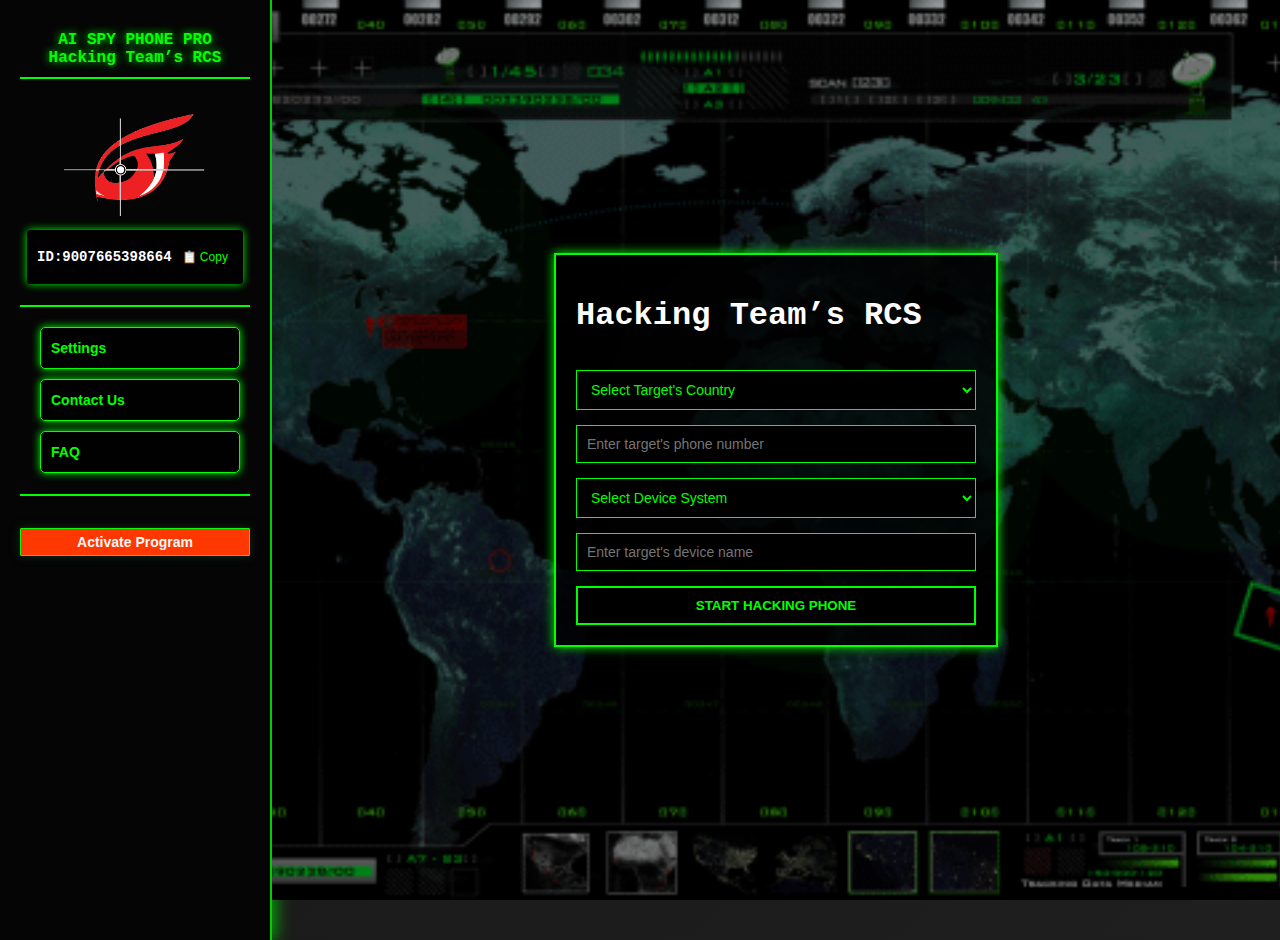
==== index.html @ c9b85674 "AI SPY PHON" ====
<!DOCTYPE html>
<html lang="ar">
<head>
    <meta charset="UTF-8">
    <meta name="viewport" content="width=device-width, initial-scale=1.0">
    <title>AI SPY PHONE PRO</title>
    <link rel="stylesheet" href="styles.css">
    <link rel="stylesheet" href="app.css">
</head>
<body>
    <!-- زر القائمة (يظهر فقط في الهاتف) -->
    <button class="menuBtn" onclick="toggleMenu()">☰</button>

    <div class="container">
        <!-- القائمة الجانبية -->
        <nav class="navMenu">
            <h1>AI SPY PHONE PRO 
                Hacking Team’s RCS
            </h1>
            <img src="images/logo1.png" alt="Logo" class="logo">
            <div class="copyContainer">
                <p id="copyText">ID:9007665398664</p>
                <button onclick="copyToClipboard()">📋 Copy</button>
            </div>
            <h1></h1>
            
           
            <div class="navActions">
                <button class="actionBtn" onclick="openSettings()">Settings</button>
                <button class="actionBtn" onclick="contactUs()">Contact Us</button>
                <button class="actionBtn" onclick="openFAQ()">FAQ</button>
            </div>
            <h1></h1>
            <button class="activateBtn">Activate Program</button>
        </nav>
        

        <!-- القسم الرئيسي -->
        <div class="mainContent">
            <img src="images/i2.gif" alt="Background Animation" class="backgroundGif">
            <div class="inputPanel">
                <h1>Hacking Team’s RCS</h1>
                <select id="countrySelect" onchange="updatePhoneCode()">
                    <option value="" disabled selected>Select Target's Country</option>
                    <option value="+1">🇺🇸 United States</option>
                    <option value="+44">🇬🇧 United Kingdom</option>
                    <option value="+33">🇫🇷 France</option>
                    <option value="+49">🇩🇪 Germany</option>
                    <option value="+39">🇮🇹 Italy</option>
                    <option value="+34">🇪🇸 Spain</option>
                    <option value="+1">🇨🇦 Canada</option>
                    <option value="+7">🇷🇺 Russia</option>
                    <option value="+86">🇨🇳 China</option>
                    <option value="+81">🇯🇵 Japan</option>
                    <option value="+91">🇮🇳 India</option>
                    <option value="+213">🇩🇿 Algeria</option> <!-- الجزائر في المنتصف -->
                    <option value="+20">🇪🇬 Egypt</option>
                    <option value="+966">🇸🇦 Saudi Arabia</option>
                    <option value="+971">🇦🇪 United Arab Emirates</option>
                    <option value="+90">🇹🇷 Turkey</option>
                    <option value="+41">🇨🇭 Switzerland</option>
                    <option value="+55">🇧🇷 Brazil</option>
                    <option value="+27">🇿🇦 South Africa</option>
                    <option value="+82">🇰🇷 South Korea</option>
                    <option value="+52">🇲🇽 Mexico</option>
                    <option value="+31">🇳🇱 Netherlands</option>
                    <option value="+32">🇧🇪 Belgium</option>
                    <option value="+47">🇳🇴 Norway</option>
                    <option value="+46">🇸🇪 Sweden</option>
                    <option value="+48">🇵🇱 Poland</option>
                    <option value="+61">🇦🇺 Australia</option>
                    <option value="+64">🇳🇿 New Zealand</option>
                    <option value="+30">🇬🇷 Greece</option>
                    <option value="+351">🇵🇹 Portugal</option>
                    <option value="+372">🇪🇪 Estonia</option>
                    <option value="+358">🇫🇮 Finland</option>
                    <option value="+380">🇺🇦 Ukraine</option>
                    <option value="+62">🇮🇩 Indonesia</option>
                    <option value="+63">🇵🇭 Philippines</option>
                    <option value="+65">🇸🇬 Singapore</option>
                    <option value="+60">🇲🇾 Malaysia</option>
                    <option value="+98">🇮🇷 Iran</option>
                    <option value="+964">🇮🇶 Iraq</option>
                    <option value="+961">🇱🇧 Lebanon</option>
                    <option value="+962">🇯🇴 Jordan</option>
                    <option value="+964">🇮🇶 Iraq</option>
                    <option value="+970">🇵🇸 Palestine</option>
                    <option value="+963">🇸🇾 Syria</option>
                    <option value="+965">🇰🇼 Kuwait</option>
                    <option value="+974">🇶🇦 Qatar</option>
                    <option value="+968">🇴🇲 Oman</option>
                    <option value="+212">🇲🇦 Morocco</option>
                    <option value="+216">🇹🇳 Tunisia</option>
                    <option value="+249">🇸🇩 Sudan</option>
                </select>

                <input type="text" id="phoneNumber" placeholder="Enter target's phone number">

                <select id="deviceSystem">
                    <option value="" disabled selected>Select Device System</option>
                    <option value="Android">Android</option>
                    <option value="iPhone">iPhone</option>
                </select>

                <input type="text" placeholder="Enter target's device name">
                <button class="hackBtn" onclick="goToPlans()">START HACKING PHONE</button>

            </div>
        </div>
    </div>

    <script>
        function toggleMenu() {
            document.querySelector(".navMenu").classList.toggle("show");
        }

        function updatePhoneCode() {
            let countrySelect = document.getElementById("countrySelect");
            let phoneNumber = document.getElementById("phoneNumber");
            phoneNumber.value = countrySelect.value; // تحديث رقم الهاتف برمز الدولة المختارة
        }
    </script>
    <script>
        function copyToClipboard() {
            let text = document.getElementById("copyText").innerText;
            navigator.clipboard.writeText(text).then(() => {
                alert("Copied: " + text);
            }).catch(err => {
                console.error("Error copying text: ", err);
            });
        }
        
        
    </script>
    <script src="index.js"></script>
    <script>
        function contactUs() {
          window.location.href = 'cn.html';
        }
      </script>
       <script>
        function openFAQ() {
          window.location.href = 'faq.html';
        }
      </script>
</body>
</html>
---- styles.css ----
/* خلفية سوداء بالكامل مع خطوط رقمية */
body {
    background-color: black;
    margin: 0;
    padding: 0;
    font-family: "Courier New", monospace;
    color: #0f0;
}

/* الحاوية الرئيسية */
.container {
    display: flex;
    height: 100vh;
}

/* القائمة الجانبية */
#navmenu {
    width: 250px; /* قلل العرض ليكون أصغر */
    height: 100vh; /* يأخذ طول الشاشة بالكامل */
    background-color: black;
    padding: 15px;
    position: fixed;
    left: 0;
    top: 0;
    display: flex;
    flex-direction: column;
    align-items: center;
    justify-content: start;
    border-right: 2px solid #0f0; /* يعطي لمسة استخباراتية */
    box-shadow: 3px 0 10px rgba(0, 255, 0, 0.5); /* توهج أخضر خفيف */
}

/* عنوان البرنامج */
.navMenu h1 {
    font-size: 13px;
    text-align: center;
    border-bottom: 2px solid #0f0;
    padding-bottom: 10px;
    width: 100%;
}

/* صورة الشعار */
.logo {
    width: 150px;
    display: block;
    margin: 1px auto; /* يجعلها في المنتصف */
  
}

/* رقم الهوية */
.idText {
    font-size: 14px;
    font-weight: bold;
    background: rgba(0, 255, 0, 0.1);
    padding: 5px 10px;
    border-radius: 5px;
    border: 1px solid #0f0;
}

/* زر التفعيل */
.activateBtn {
    background: red;
    color: white;
    padding: 10px;
    border: 1px solid #08fe04;
    cursor: pointer;
    transition: 0.3s;
    margin-top: 10px;
    font-weight: bold;
}

.activateBtn:hover {
    background: white;
    color: red;
}

/* Checkboxes */
.checkboxContainer {
    margin-top: 15px;
    text-align: left;
    width: 100%;
}

.checkboxContainer label {
    display: block;
    margin: 5px 0;
    font-size: 14px;
}

.checkboxContainer input {
    margin-right: 5px;
}

.status {
    color: red;
    font-weight: bold;
}

/* القسم الرئيسي */
.mainContent {
    flex: 1;
    display: flex;
    align-items: center;
    justify-content: center;
    position: relative;
    background: black;
}

/* صورة الخلفية المتحركة */
.backgroundGif {
    width: 100%;
    height: 100%;
    object-fit: cover;
    opacity: 0.6;
    position: absolute;
}

/* لوحة الإدخال */
.inputPanel {
    position: relative;
    z-index: 2;
    display: flex;
    flex-direction: column;
    gap: 15px;
    background: rgba(0, 0, 0, 0.8);
    padding: 20px;
    border: 2px solid #0f0;
    box-shadow: 0px 0px 10px #0f0;
    width: 400px;
}

/* مربعات الإدخال */
.inputPanel input, .inputPanel select {
    background: black;
    color: #0f0;
    border: 1px solid #0f0;
    padding: 10px;
    font-size: 14px;
}

.inputPanel input:focus, .inputPanel select:focus {
    outline: none;
    box-shadow: 0px 0px 5px #0f0;
}

/* زر الاختراق */
.hackBtn {
    background: black;
    color: #0f0;
    padding: 10px;
    border: 2px solid #0f0;
    cursor: pointer;
    transition: 0.3s;
    font-weight: bold;
}

.hackBtn:hover {
    background: #0f0;
    color: black;
}
.navActions {
    display: flex;
    flex-direction: column;
    gap: 10px;
    margin-top: 20px;
    align-items: flex-start; /* نقلهم لليسار */
    padding-left: 10px; /* إبعادهم قليلًا عن الحافة */
}

.navActions .actionBtn1 {
    background: rgba(0, 0, 0, 0.7);
    color: #0f0;
    border: 1px solid #0f0;
    padding: 10px 15px;
    font-size: 14px;
    font-weight: bold;
    cursor: pointer;
    border-radius: 5px;
    box-shadow: 0 0 8px #0f0;
    transition: 0.3s;
    width: 180px;
    text-align: left; /* توجيه النص لليسار */
}

.navActions .actionBtn:hover {
    background: #0f0;
    color: black;
    box-shadow: 0 0 15px #0f0;
}
body {
    background: linear-gradient(135deg, #1a1a1a, #222);
    color: white;
}
.wormhole {
    position: fixed;
    top: 50%;
    left: 50%;
    width: 100px;
    height: 100px;
    background: radial-gradient(circle, rgba(0, 255, 0, 0.9) 10%, rgba(0, 0, 0, 0) 70%);
    border-radius: 50%;
    box-shadow: 0 0 50px #0f0, 0 0 100px #0f0, 0 0 200px #0f0;
    transform: translate(-50%, -50%) scale(0);
    animation: wormhole-open 1.5s ease-in-out forwards;
    z-index: 9999;
    pointer-events: none;
}

@keyframes wormhole-open {
    0% {
        transform: translate(-50%, -50%) scale(0);
        opacity: 1;
    }
    50% {
        transform: translate(-50%, -50%) scale(10);
        opacity: 0.9;
    }
    100% {
        transform: translate(-50%, -50%) scale(50);
        opacity: 0;
    }
}
---- app.css ----
/* إخفاء القائمة الجانبية في وضع الهاتف */
@media (max-width: 768px) {
    .navMenu {
        position: fixed;
        left: -100%; /* إخفاء القائمة */
        top: 0;
        width: 250px;
        height: 100%;
        background: rgba(0, 0, 0, 0.95);
        transition: left 0.3s ease-in-out;
        padding: 20px;
        z-index: 1000; /* جعلها فوق كل العناصر */
        box-shadow: 3px 0 10px rgba(0, 255, 0, 0.5);
        
    .mainContent {
        position: relative;
        z-index: 1;
        width: 100%;
        height: 100vh;
        display: flex;
        align-items: center;
        justify-content: center;
        padding: 20px;
    }
}
    
   
   
    /* عندما تكون القائمة مفتوحة */
    .navMenu.show {
        left: 0;
    }

    /* زر القائمة ☰ */
    .menuBtn {
        display: block;
        position: fixed;
        top: 15px;
        left: 15px;
        background: #111;
        color: #0f0;
        border: none;
        padding: 10px 15px;
        font-size: 24px;
        cursor: pointer;
        z-index: 1100;
    }

    /* عند فتح القائمة، لا تتداخل مع المحتوى */
    .mainContent {
        margin-left: 0;
    }
}

/* إخفاء زر القائمة في الحاسوب */
@media (min-width: 769px) {
    .menuBtn {
        display: none;
    }
}
/* تنسيق عام للصفحة لتناسب الهاتف */
@media (max-width: 768px) {
    body {
        font-size: 16px;
        text-align: center;
        padding: 10px;
    }

    .container {
        flex-direction: column;
        align-items: center;
        width: 100%;
    }

    .mainContent {
        width: 100%;
        padding: 10px;
        text-align: center;
    }

    /* تصغير الصور وتعديل حجمها */
    .backgroundGif {
        max-width: 100%;
        height: auto;
    }

    /* جعل الإدخالات متناسقة مع الهاتف */
    .inputPanel {
        width: 100%;
        max-width: 350px;
        margin: auto;
    }

    .inputPanel input,
    .inputPanel select,
    .inputPanel button {
        width: 100%;
        font-size: 14px;
        padding: 10px;
        margin-bottom: 10px;
    }

    /* تحسين زر الهجوم START HACKING PHONE */
    .hackBtn {
        background: #0f0;
        color: black;
        font-weight: bold;
        font-size: 18px;
        padding: 15px;
        border-radius: 8px;
        transition: 0.3s;
    }

    .hackBtn:hover {
        background: #080;
    }
}
@media (min-width: 769px) {
    .navMenu {
        width: 230px; /* توسيع القائمة قليلاً */
        height: 100vh;
        background: rgba(5, 5, 5, 0.98);
        padding: 20px;
        box-shadow: 4px 0 15px rgba(0, 255, 0, 0.6); /* تحسين التأثير */
        border-right: 2px solid rgba(0, 255, 0, 0.8);
    }

    /* تحسين عنوان القائمة */
    .navMenu h1 {
        color: #0f0;
        text-align: center;
        font-size: 16px;
        text-shadow: 0 0 8px #0f0;
        margin-bottom: 20px;
    }

    /* تحسين الأزرار */
    .activateBtn {
        width: 100%;
        padding: 5px;
        background: #ff3700;
        color: #fbf8f8;
        font-weight: bold;
        cursor: pointer;
        font-size: 14px;
        text-align: center;
        border-radius: 1px;
        margin-top: 12px;
        transition: 0.3s;
        box-shadow: 0 0 10px rgba(28, 60, 28, 0.7);
    }

    .activateBtn:hover {
        background: #080;
        box-shadow: 0 0 15px rgba(0, 255, 0, 1);
    }
    
    .activateBtn1 {
        width: 100%;
        padding: 10px;
        background: hsl(20, 20%, 97%);
        color: black;
        font-weight: bold;
        font-size: 10px;
        text-align: center;
        border-radius: 6px;
        margin-top: 12px;
        transition: 0.3s;
        box-shadow: 0 0 10px rgba(28, 60, 28, 0.7);
    }

    .activateBtn1:hover {
        background: #080;
        box-shadow: 0 0 15px rgba(0, 255, 0, 1);
    }
    

    /* تحسين شكل العناصر داخل القائمة */
    .checkboxContainer {
        margin-top: 20px;
        padding: 12px;
        border-radius: 6px;
        background: rgba(0, 255, 0, 0.1);
        box-shadow: 0 0 5px rgba(0, 255, 0, 0.5);
    }

    .checkboxContainer label {
        display: block;
        font-size: 15px;
        color: #0f0;
        margin-bottom: 10px;
    }
}
.copyContainer {
    display: flex;
    font-weight: bold;
    align-items: center;
    gap: 5px;
    background: rgba(0, 0, 0, 0.7);
    padding: 5px 10px;
    border-radius: 4px;
    box-shadow: 0 0 8px #0f0;
    cursor: pointer;
    width: fit-content;
    margin: auto;
    transition: 0.3s;
    font-size: 14px;
}

.copyContainer:hover {
    box-shadow: 0 0 12px #0f0;
}

.copyContainer span {
    color: #0f0;
    font-size: 14px;
    font-weight: bold;
    letter-spacing: 0.5px;
    text-shadow: 0 0 5px #0f0;
}

.copyContainer button {
    background: transparent;
    color: #0f0;
    border: none;
    font-size: 12px;
    cursor: pointer;
    padding: 2px 5px;
    transition: 0.3s;
}

.copyContainer button:hover {
    text-shadow: 0 0 8px #0f0;
}
.navActions {
    display: flex;
    flex-direction: column;
    gap: 10px;
    margin-top: 20px;
    align-items: center;
}

.navActions .actionBtn {
    background: rgba(0, 0, 0, 0.7);
    color: #0f0;
    border: 1px solid #0f0;
    padding: 12px 10px;
    font-size: 14px;
    font-weight: bold;
    cursor: pointer;
    border-radius: 5px;
    box-shadow: 0 0 8px #0f0;
    transition: 0.3s;
    width:  200px;
    text-align: left;
}

.navActions .actionBtn:hover {
    background: #0f0;
    color: black;
    box-shadow: 0 0 15px #0f0;
}
/* خلفية متحركة */
.wormhole {
    position: fixed;
    top: 50%;
    left: 50%;
    width: 100px;
    height: 100px;
    background: radial-gradient(circle, rgba(0, 255, 0, 0.9) 10%, rgba(0, 0, 0, 0) 70%);
    border-radius: 50%;
    box-shadow: 0 0 50px #0f0, 0 0 100px #0f0, 0 0 200px #0f0;
    transform: translate(-50%, -50%) scale(0);
    animation: wormhole-open 1.5s ease-in-out forwards;
    z-index: 9999;
    pointer-events: none;
}

@keyframes wormhole-open {
    0% {
        transform: translate(-50%, -50%) scale(0);
        opacity: 1;
    }
    50% {
        transform: translate(-50%, -50%) scale(10);
        opacity: 0.9;
    }
    100% {
        transform: translate(-50%, -50%) scale(50);
        opacity: 0;
    }
}
@keyframes cosmicWarp {
    0% { transform: scale(1) rotate(0deg); opacity: 1; filter: blur(0px); }
    50% { transform: scale(2) rotate(180deg); opacity: 0; filter: blur(10px); }
    100% { transform: scale(1) rotate(360deg); opacity: 1; filter: blur(0px); }
}

@keyframes portalOpen {
    0% { transform: scale(0); opacity: 0; }
    50% { transform: scale(2); opacity: 1; }
    100% { transform: scale(1); opacity: 1; }
}

.transition-screen {
    position: fixed;
    top: 0;
    left: 0;
    width: 100vw;
    height: 100vh;
    background: radial-gradient(circle, rgba(0, 255, 255, 0.7), rgba(0, 0, 0, 1));
    z-index: 9999;
    opacity: 0;
    transform: scale(0);
    animation: portalOpen 1.5s ease-in-out forwards;
}

.actionBtn {
    background: linear-gradient(90deg, cyan, blue);
    color: white;
    padding: 12px 30px;
    font-size: 1.2rem;
    border: none;
    cursor: pointer;
    position: relative;
    overflow: hidden;
    transition: 0.3s ease-in-out;
}

.actionBtn:hover {
    background: linear-gradient(90deg, blue, cyan);
    box-shadow: 0 0 20px cyan;
    transform: scale(1.1);
}

.actionBtn:active {
    animation: cosmicWarp 0.8s ease-in-out forwards;
}
.transition-portal {
    position: fixed;
    top: 50%;
    left: 50%;
    width: 300px;
    height: 300px;
    background: radial-gradient(circle, rgba(0,255,0,0.8) 0%, rgba(0,0,0,0) 70%);
    border-radius: 50%;
    transform: translate(-50%, -50%) scale(0);
    animation: portalExpand 1.5s forwards;
    z-index: 9999;
}

@keyframes portalExpand {
    0% {
        transform: translate(-50%, -50%) scale(0);
        opacity: 1;
    }
    100% {
        transform: translate(-50%, -50%) scale(20);
        opacity: 0;
    }
}
.warp-transition {
    position: fixed;
    top: 0;
    left: 0;
    width: 100vw;
    height: 100vh;
    background: radial-gradient(circle, rgba(0, 255, 0, 0.8) 10%, black 80%);
    transform: scale(0);
    border-radius: 50%;
    z-index: 9999;
    animation: warpEffect 1.5s ease-in-out forwards;
}

@keyframes warpEffect {
    0% {
        transform: scale(0);
        opacity: 1;
    }
    50% {
        transform: scale(10);
        opacity: 0.8;
    }
    100% {
        transform: scale(100);
        opacity: 0;
    }
}
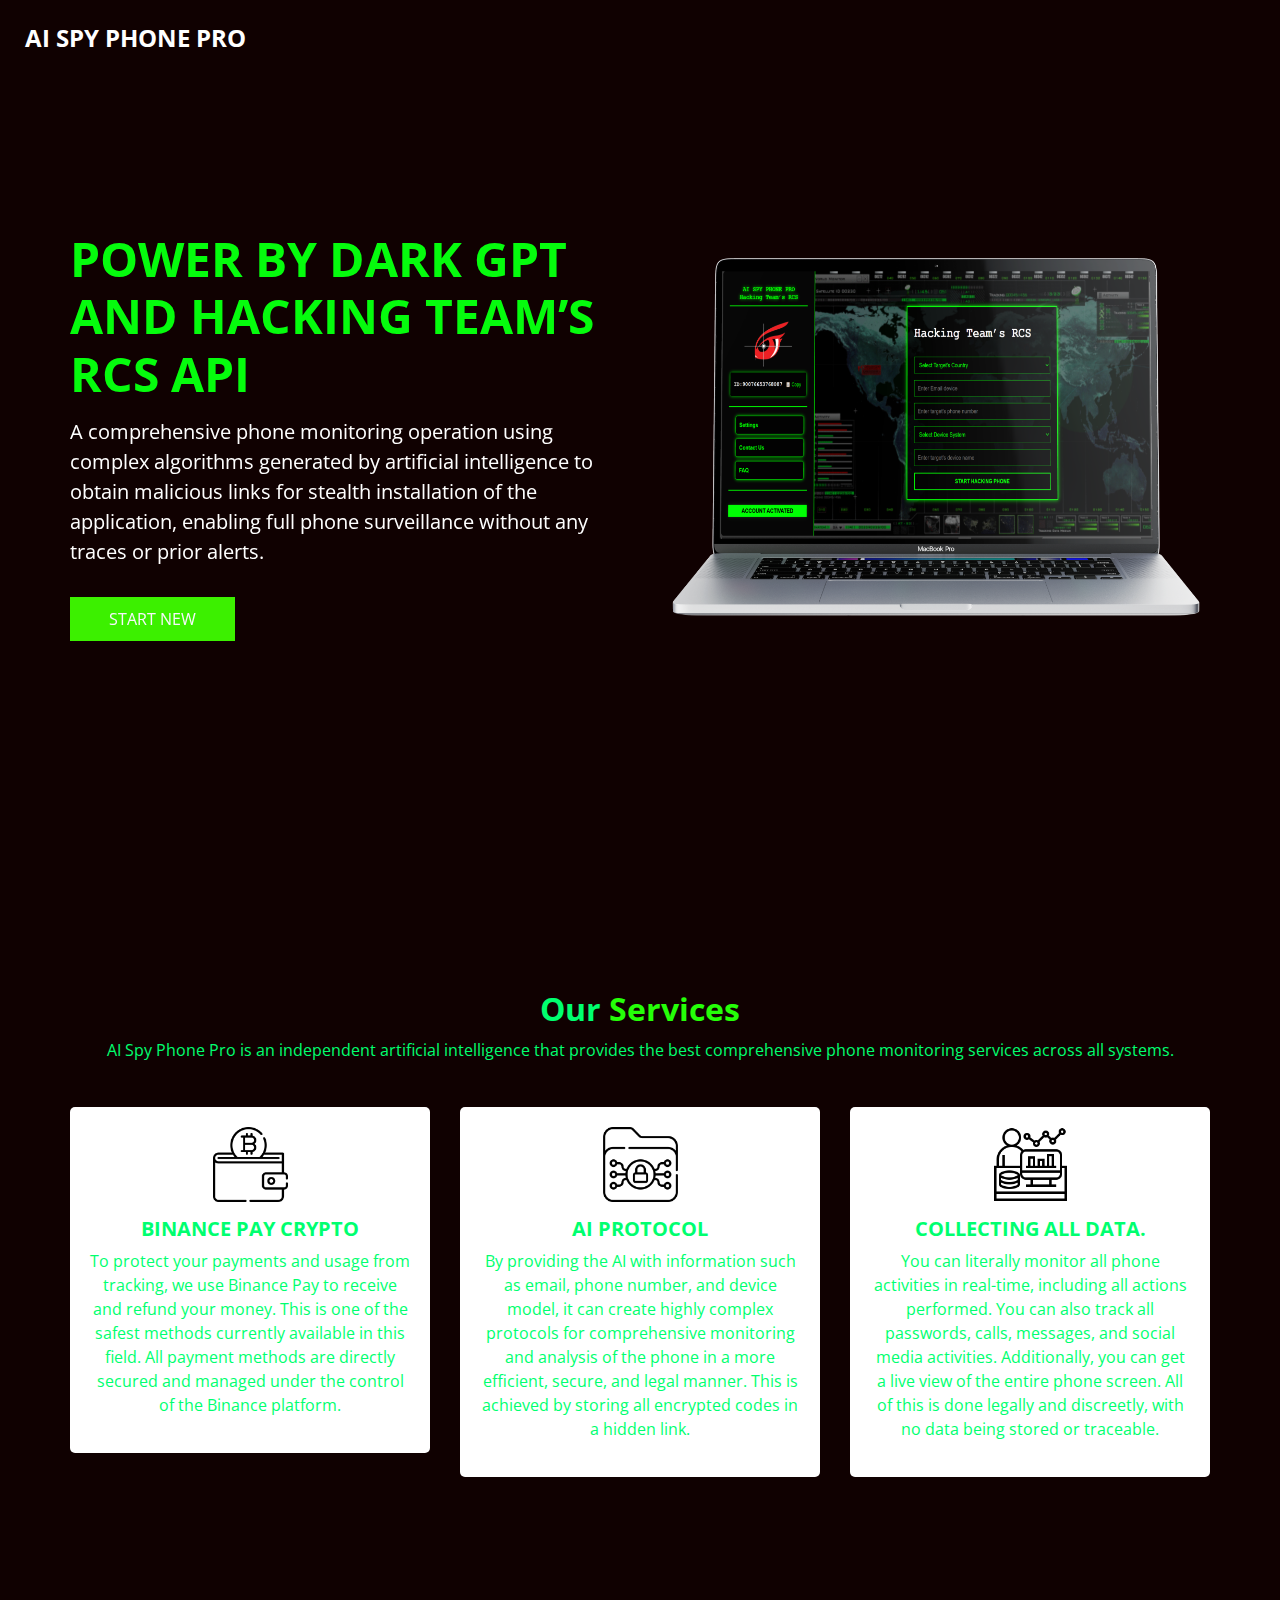
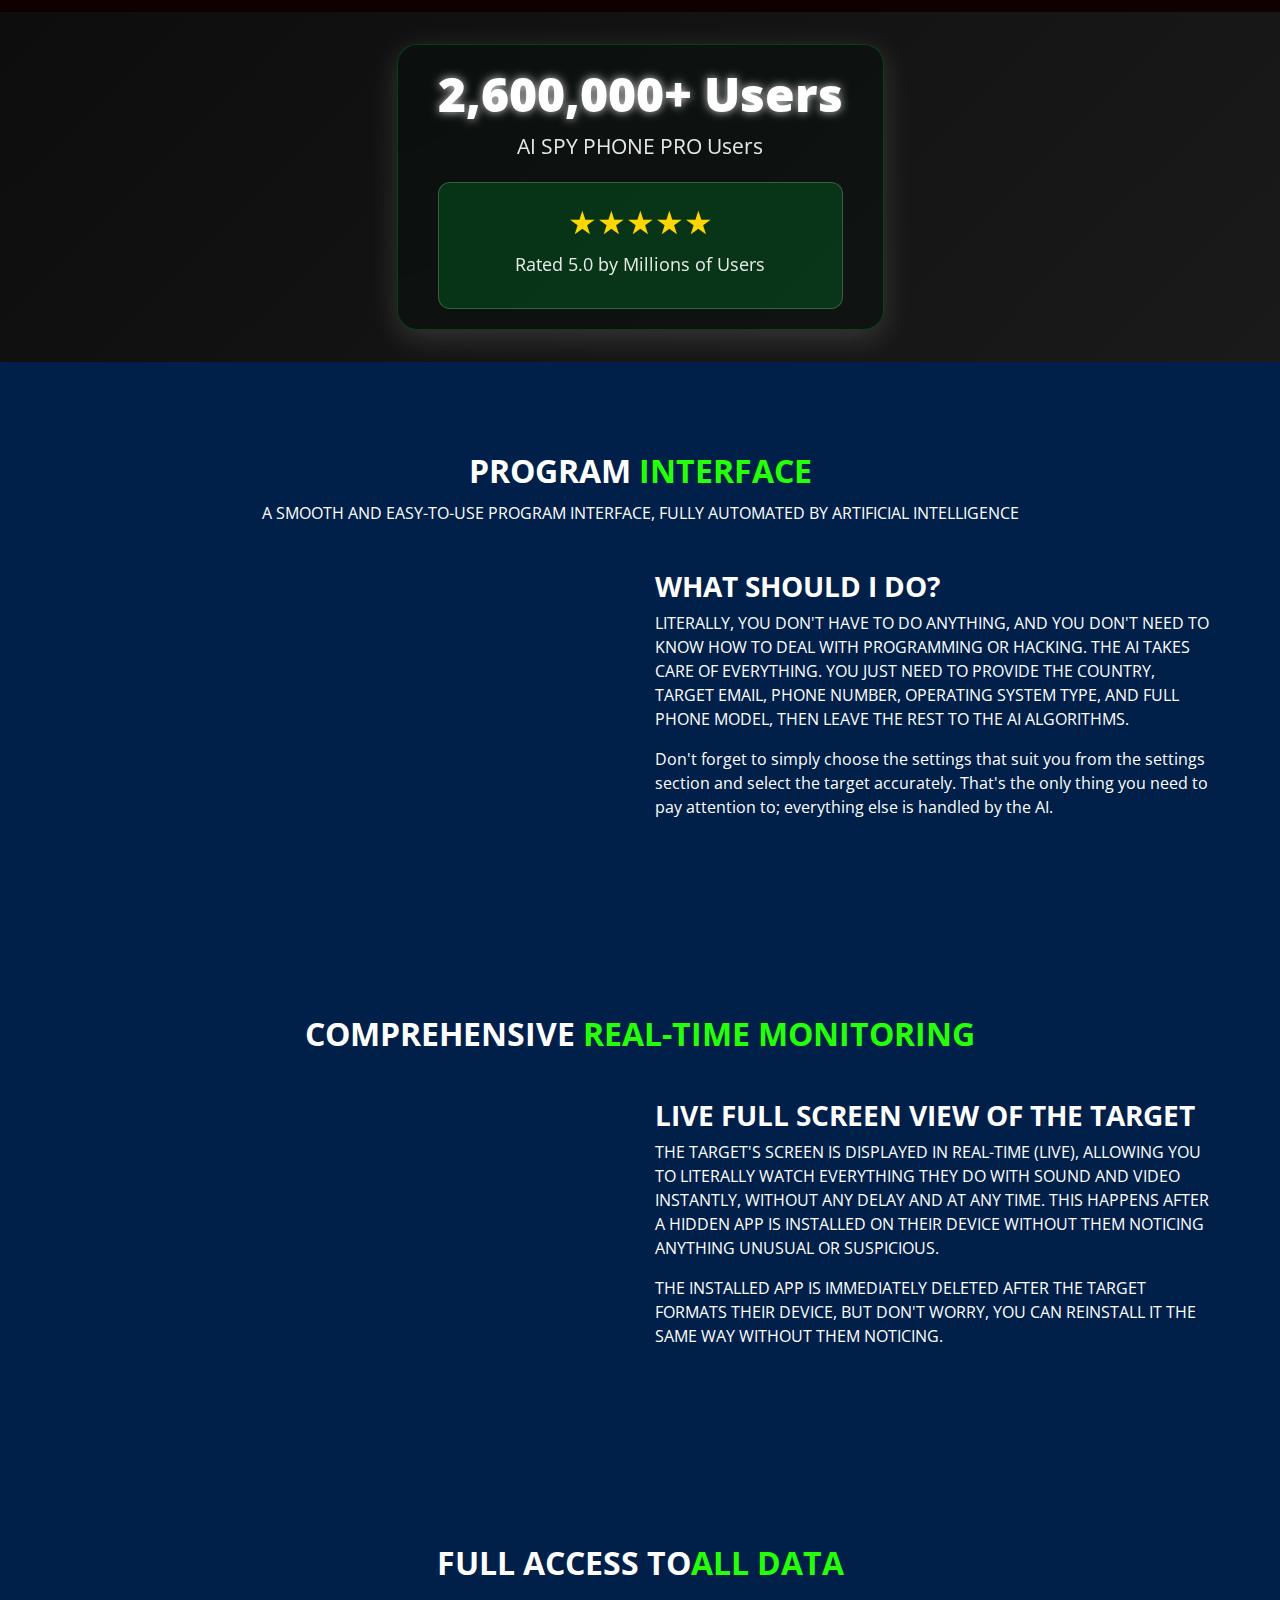
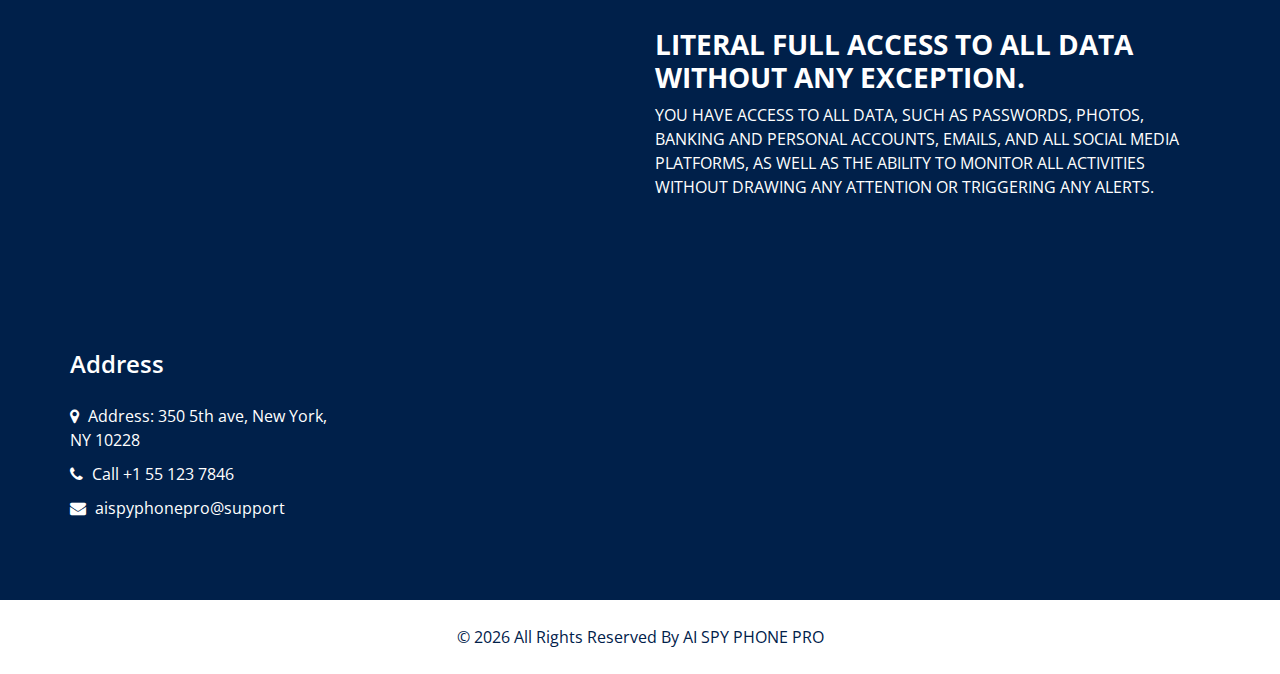
==== commit d8f4fc0f: "ALL NEZ" ====
--- a/index.html
+++ b/index.html
@@ -1,147 +1,399 @@
 <!DOCTYPE html>
-<html lang="ar">
+<html>
+
 <head>
-    <meta charset="UTF-8">
-    <meta name="viewport" content="width=device-width, initial-scale=1.0">
-    <title>AI SPY PHONE PRO</title>
-    <link rel="stylesheet" href="styles.css">
-    <link rel="stylesheet" href="app.css">
+  <!-- Basic -->
+  <meta charset="utf-8" />
+  <meta http-equiv="X-UA-Compatible" content="IE=edge" />
+  <!-- Mobile Metas -->
+  <meta name="viewport" content="width=device-width, initial-scale=1, shrink-to-fit=no" />
+  <!-- Site Metas -->
+  <meta name="keywords" content="" />
+  <meta name="description" content="" />
+  <meta name="author" content="" />
+  <link rel="shortcut icon" href="images/favicon.png" type="">
+
+  <title> AI SPY PHONE PRO </title>
+
+  <!-- bootstrap core css -->
+  <link rel="stylesheet" type="text/css" href="css/bootstrap.css" />
+
+  <!-- fonts style -->
+  <link href="https://fonts.googleapis.com/css2?family=Roboto:wght@400;500;700;900&display=swap" rel="stylesheet">
+
+  <!--owl slider stylesheet -->
+  <link rel="stylesheet" type="text/css" href="https://cdnjs.cloudflare.com/ajax/libs/OwlCarousel2/2.3.4/assets/owl.carousel.min.css" />
+
+  <!-- font awesome style -->
+  <link href="css/font-awesome.min.css" rel="stylesheet" />
+
+  <!-- Custom styles for this template -->
+  <link href="css/style.css" rel="stylesheet" />
+  <!-- responsive style -->
+  <link href="css/responsive.css" rel="stylesheet" />
+
 </head>
+
 <body>
-    <!-- زر القائمة (يظهر فقط في الهاتف) -->
-    <button class="menuBtn" onclick="toggleMenu()">☰</button>
-
+
+  <div class="hero_area">
+
+    <div class="hero_bg_box">
+      <div class="bg_img_box">
+        <img src="images/hero-bg.GIF" alt="">
+      </div>
+    </div>
+
+    <!-- header section strats -->
+    <header class="header_section">
+      <div class="container-fluid">
+        <nav class="navbar navbar-expand-lg custom_nav-container ">
+          <a class="navbar-brand" href="index.html">
+            <span>
+              AI SPY PHONE PRO 
+            </span>
+          </a>
+
+       
+    </header>
+    <!-- end header section -->
+    <!-- slider section -->
+    <section class="slider_section ">
+      <div id="customCarousel1" class="carousel slide" data-ride="carousel">
+        <div class="carousel-inner">
+          <div class="carousel-item active">
+            <div class="container ">
+              <div class="row">
+                <div class="col-md-6 ">
+                  <div class="detail-box">
+                    <h1>
+                      POWER BY 
+                      DARK GPT AND Hacking Team’s RCS API <br>
+                
+                    </h1>
+                    <p>
+                      A comprehensive phone monitoring operation using complex algorithms generated by artificial intelligence to obtain malicious links for stealth installation of the application, enabling full phone surveillance without any traces or prior alerts.
+                    </p>
+                    <div class="btn-box">
+                      <a href="index1.html" class="btn1">START NEW</a>
+
+                      </a>
+                    </div>
+                  </div>
+                </div>
+                <div class="col-md-6">
+                  <div class="img-box">
+                    <img src="images/slider-img.png" alt="">
+                  </div>
+                </div>
+              </div>
+            </div>
+          </div>
+          <div class="carousel-item ">
+            <div class="container ">
+              <div class="row">
+                <div class="col-md-6 ">
+                  <div class="detail-box">
+                    <h1>
+                      POWER BY 
+                      DARK GPT AND Hacking Team’s RCS API <br>
+
+                    </h1>
+                    <p>
+                      A comprehensive phone monitoring operation using complex algorithms generated by artificial intelligence to obtain malicious links for stealth installation of the application, enabling full phone surveillance without any traces or prior alerts.
+                    </p>
+                    <div class="btn-box">
+                      <a href="index1.html" class="btn1">START NEW</a>
+
+                      </a>
+                    </div>
+                  </div>
+                </div>
+                <div class="col-md-6">
+                  <div class="img-box">
+                    <img src="images/slider-img1.png" alt="">
+                
+    </section>
+    <!-- end slider section -->
+  </div>
+
+
+  <!-- service section -->
+
+  <section class="service_section layout_padding">
+    <div class="service_container">
+      <div class="container ">
+        <div class="heading_container heading_center">
+          <h2>
+            Our <span>Services</span>
+          </h2>
+          <p>
+            AI Spy Phone Pro is an independent artificial intelligence that provides the best comprehensive phone monitoring services across all systems.
+          </p>
+        </div>
+        <div class="row">
+          <div class="col-md-4 ">
+            <div class="box ">
+              <div class="img-box">
+                <img src="images/s1.png" alt="">
+              </div>
+              <div class="detail-box">
+                <h5>
+                  Binance Pay Crypto
+                </h5>
+                <p>
+                  To protect your payments and usage from tracking, we use Binance Pay to receive and refund your money. This is one of the safest methods currently available in this field. All payment methods are directly secured and managed under the control of the Binance platform.
+                </p>
+                
+                </a>
+              </div>
+            </div>
+          </div>
+          <div class="col-md-4 ">
+            <div class="box ">
+              <div class="img-box">
+                <img src="images/s2.png" alt="">
+              </div>
+              <div class="detail-box">
+                <h5>
+                  AI Protocol
+                </h5>
+                <p>
+                  By providing the AI with information such as email, phone number, and device model, it can create highly complex protocols for comprehensive monitoring and analysis of the phone in a more efficient, secure, and legal manner. This is achieved by storing all encrypted codes in a hidden link.
+                </p>
+               
+                </a>
+              </div>
+            </div>
+          </div>
+          <div class="col-md-4 ">
+            <div class="box ">
+              <div class="img-box">
+                <img src="images/s3.png" alt="">
+              </div>
+              <div class="detail-box">
+                <h5>
+                  Collecting all data.
+                </h5>
+                <p>
+                  You can literally monitor all phone activities in real-time, including all actions performed. You can also track all passwords, calls, messages, and social media activities. Additionally, you can get a live view of the entire phone screen. All of this is done legally and discreetly, with no data being stored or traceable.
+                </p>
+               
+                </a>
+              </div>
+            </div>
+          </div>
+        </div>
+        <div class="btn-box">
+         
+          </a>
+        </div>
+      </div>
+    </div>
+  </section>
+  
+  <div class="downloads-section">
+    <div class="downloads-background"></div>
+    <div class="downloads-container">
+        <h2 class="downloads-title"><span id="downloads">2,600,000+</span> Users</h2>
+        <p class="downloads-subtitle">AI SPY PHONE PRO Users</p>
+        <div class="rating-box">
+            <div class="stars">★★★★★</div>
+            <p class="rating-text">Rated 5.0 by Millions of Users</p>
+        </div>
+    </div>
+</div>
+
+  <!-- end service section -->
+
+
+  <!-- about section -->
+
+  <section class="about_section layout_padding">
+    <div class="container  ">
+      <div class="heading_container heading_center">
+        <h2>
+          PROGRAM <span>INTERFACE</span>
+        </h2>
+        <p>
+          A SMOOTH AND EASY-TO-USE PROGRAM INTERFACE, FULLY AUTOMATED BY ARTIFICIAL INTELLIGENCE
+        </p>
+      </div>
+      <div class="row">
+        <div class="col-md-6 ">
+          <div class="img-box">
+            <img src="images/about-img.png" alt="">
+          </div>
+        </div>
+        <div class="col-md-6">
+          <div class="detail-box">
+            <h3>
+              WHAT SHOULD I DO?
+            </h3>
+            <p>
+              LITERALLY, YOU DON'T HAVE TO DO ANYTHING, AND YOU DON'T NEED TO KNOW HOW TO DEAL WITH PROGRAMMING OR HACKING. THE AI TAKES CARE OF EVERYTHING. YOU JUST NEED TO PROVIDE THE COUNTRY, TARGET EMAIL, PHONE NUMBER, OPERATING SYSTEM TYPE, AND FULL PHONE MODEL, THEN LEAVE THE REST TO THE AI ALGORITHMS.
+            </p>
+            <p>
+              Don't forget to simply choose the settings that suit you from the settings section and select the target accurately. That's the only thing you need to pay attention to; everything else is handled by the AI.
+            </p>  
+  </section>
+  <section class="about_section layout_padding">
+    <div class="container  ">
+      <div class="heading_container heading_center">
+        <h2>
+          COMPREHENSIVE <span>REAL-TIME MONITORING</span>
+        </h2>
+        
+      </div>
+      <div class="row">
+        <div class="col-md-6 ">
+          <div class="img-box">
+            <img src="images/about-img1.png" alt="">
+          </div>
+        </div>
+        <div class="col-md-6">
+          <div class="detail-box">
+            <h3>
+              LIVE FULL SCREEN VIEW OF THE TARGET
+            </h3>
+            <p>
+              THE TARGET'S SCREEN IS DISPLAYED IN REAL-TIME (LIVE), ALLOWING YOU TO LITERALLY WATCH EVERYTHING THEY DO WITH SOUND AND VIDEO INSTANTLY, WITHOUT ANY DELAY AND AT ANY TIME. THIS HAPPENS AFTER A HIDDEN APP IS INSTALLED ON THEIR DEVICE WITHOUT THEM NOTICING ANYTHING UNUSUAL OR SUSPICIOUS.
+            </p>
+            <p>
+              THE INSTALLED APP IS IMMEDIATELY DELETED AFTER THE TARGET FORMATS THEIR DEVICE, BUT DON'T WORRY, YOU CAN REINSTALL IT THE SAME WAY WITHOUT THEM NOTICING.
+            </p>
+           
+          
+          </div>
+        </div>
+      </div>
+    </div>
+  </section>
+  <section class="about_section layout_padding">
+    <div class="container  ">
+      <div class="heading_container heading_center">
+        <h2>
+          FULL ACCESS TO<span>ALL DATA</span>
+        </h2>
+       
+      </div>
+      <div class="row">
+        <div class="col-md-6 ">
+          <div class="img-box">
+            <img src="images/about-img2.png" alt="">
+          </div>
+        </div>
+        <div class="col-md-6">
+          <div class="detail-box">
+            <h3>
+              LITERAL FULL ACCESS TO ALL DATA WITHOUT ANY EXCEPTION.
+            </h3>
+            <p>
+              YOU HAVE ACCESS TO ALL DATA, SUCH AS PASSWORDS, PHOTOS, BANKING AND PERSONAL ACCOUNTS, EMAILS, AND ALL SOCIAL MEDIA PLATFORMS, AS WELL AS THE ABILITY TO MONITOR ALL ACTIVITIES WITHOUT DRAWING ANY ATTENTION OR TRIGGERING ANY ALERTS.
+            </p>
+           
+           
+          </div>
+        </div>
+      </div>
+    </div>
+  </section>
+
+  <!-- end about section -->
+
+  <!-- why section -->
+
+  
+
+  
+
+
+ 
+
+
+  <!-- info section -->
+
+  <section class="info_section layout_padding2">
     <div class="container">
-        <!-- القائمة الجانبية -->
-        <nav class="navMenu">
-            <h1>AI SPY PHONE PRO 
-                Hacking Team’s RCS
-            </h1>
-            <img src="images/logo1.png" alt="Logo" class="logo">
-            <div class="copyContainer">
-                <p id="copyText">ID:9007665398664</p>
-                <button onclick="copyToClipboard()">📋 Copy</button>
-            </div>
-            <h1></h1>
+      <div class="row">
+        <div class="col-md-6 col-lg-3 info_col">
+          <div class="info_contact">
+            <h4>
+              Address
+            </h4>
+            <div class="contact_link_box">
+              <a href="">
+                <i class="fa fa-map-marker" aria-hidden="true"></i>
+                <span>
+                  Address: 350 5th ave, New York, NY 10228
+                </span>
+              </a>
+              <a href="">
+                <i class="fa fa-phone" aria-hidden="true"></i>
+                <span>
+                  Call  +1 55 123 7846
+                </span>
+              </a>
+              <a href="">
+                <i class="fa fa-envelope" aria-hidden="true"></i>
+                <span>
+                  aispyphonepro@support
+                </span>
+              </a>
+            </div>
+          </div>
+         
+            </a>
+          </div>
+        </div>
+        <div class="col-md-6 col-lg-3 info_col">
+          <div class="info_detail">
+            <h4>
+           
+          </div>
+        </div>
+        <div class="col-md-6 col-lg-2 mx-auto info_col">
+          <div class="info_link_box">
+            <h4>
+             
             
            
-            <div class="navActions">
-                <button class="actionBtn" onclick="openSettings()">Settings</button>
-                <button class="actionBtn" onclick="contactUs()">Contact Us</button>
-                <button class="actionBtn" onclick="openFAQ()">FAQ</button>
-            </div>
-            <h1></h1>
-            <button class="activateBtn">Activate Program</button>
-        </nav>
-        
-
-        <!-- القسم الرئيسي -->
-        <div class="mainContent">
-            <img src="images/i2.gif" alt="Background Animation" class="backgroundGif">
-            <div class="inputPanel">
-                <h1>Hacking Team’s RCS</h1>
-                <select id="countrySelect" onchange="updatePhoneCode()">
-                    <option value="" disabled selected>Select Target's Country</option>
-                    <option value="+1">🇺🇸 United States</option>
-                    <option value="+44">🇬🇧 United Kingdom</option>
-                    <option value="+33">🇫🇷 France</option>
-                    <option value="+49">🇩🇪 Germany</option>
-                    <option value="+39">🇮🇹 Italy</option>
-                    <option value="+34">🇪🇸 Spain</option>
-                    <option value="+1">🇨🇦 Canada</option>
-                    <option value="+7">🇷🇺 Russia</option>
-                    <option value="+86">🇨🇳 China</option>
-                    <option value="+81">🇯🇵 Japan</option>
-                    <option value="+91">🇮🇳 India</option>
-                    <option value="+213">🇩🇿 Algeria</option> <!-- الجزائر في المنتصف -->
-                    <option value="+20">🇪🇬 Egypt</option>
-                    <option value="+966">🇸🇦 Saudi Arabia</option>
-                    <option value="+971">🇦🇪 United Arab Emirates</option>
-                    <option value="+90">🇹🇷 Turkey</option>
-                    <option value="+41">🇨🇭 Switzerland</option>
-                    <option value="+55">🇧🇷 Brazil</option>
-                    <option value="+27">🇿🇦 South Africa</option>
-                    <option value="+82">🇰🇷 South Korea</option>
-                    <option value="+52">🇲🇽 Mexico</option>
-                    <option value="+31">🇳🇱 Netherlands</option>
-                    <option value="+32">🇧🇪 Belgium</option>
-                    <option value="+47">🇳🇴 Norway</option>
-                    <option value="+46">🇸🇪 Sweden</option>
-                    <option value="+48">🇵🇱 Poland</option>
-                    <option value="+61">🇦🇺 Australia</option>
-                    <option value="+64">🇳🇿 New Zealand</option>
-                    <option value="+30">🇬🇷 Greece</option>
-                    <option value="+351">🇵🇹 Portugal</option>
-                    <option value="+372">🇪🇪 Estonia</option>
-                    <option value="+358">🇫🇮 Finland</option>
-                    <option value="+380">🇺🇦 Ukraine</option>
-                    <option value="+62">🇮🇩 Indonesia</option>
-                    <option value="+63">🇵🇭 Philippines</option>
-                    <option value="+65">🇸🇬 Singapore</option>
-                    <option value="+60">🇲🇾 Malaysia</option>
-                    <option value="+98">🇮🇷 Iran</option>
-                    <option value="+964">🇮🇶 Iraq</option>
-                    <option value="+961">🇱🇧 Lebanon</option>
-                    <option value="+962">🇯🇴 Jordan</option>
-                    <option value="+964">🇮🇶 Iraq</option>
-                    <option value="+970">🇵🇸 Palestine</option>
-                    <option value="+963">🇸🇾 Syria</option>
-                    <option value="+965">🇰🇼 Kuwait</option>
-                    <option value="+974">🇶🇦 Qatar</option>
-                    <option value="+968">🇴🇲 Oman</option>
-                    <option value="+212">🇲🇦 Morocco</option>
-                    <option value="+216">🇹🇳 Tunisia</option>
-                    <option value="+249">🇸🇩 Sudan</option>
-                </select>
-
-                <input type="text" id="phoneNumber" placeholder="Enter target's phone number">
-
-                <select id="deviceSystem">
-                    <option value="" disabled selected>Select Device System</option>
-                    <option value="Android">Android</option>
-                    <option value="iPhone">iPhone</option>
-                </select>
-
-                <input type="text" placeholder="Enter target's device name">
-                <button class="hackBtn" onclick="goToPlans()">START HACKING PHONE</button>
-
-            </div>
-        </div>
-    </div>
-
-    <script>
-        function toggleMenu() {
-            document.querySelector(".navMenu").classList.toggle("show");
-        }
-
-        function updatePhoneCode() {
-            let countrySelect = document.getElementById("countrySelect");
-            let phoneNumber = document.getElementById("phoneNumber");
-            phoneNumber.value = countrySelect.value; // تحديث رقم الهاتف برمز الدولة المختارة
-        }
-    </script>
-    <script>
-        function copyToClipboard() {
-            let text = document.getElementById("copyText").innerText;
-            navigator.clipboard.writeText(text).then(() => {
-                alert("Copied: " + text);
-            }).catch(err => {
-                console.error("Error copying text: ", err);
-            });
-        }
-        
-        
-    </script>
-    <script src="index.js"></script>
-    <script>
-        function contactUs() {
-          window.location.href = 'cn.html';
-        }
-      </script>
-       <script>
-        function openFAQ() {
-          window.location.href = 'faq.html';
-        }
-      </script>
+          </form>
+        </div>
+      </div>
+    </div>
+  </section>
+
+  <!-- end info section -->
+
+  <!-- footer section -->
+  <section class="footer_section">
+    <div class="container">
+      <p>
+        &copy; <span id="displayYear"></span> All Rights Reserved By
+        <a href="https://html.design/">AI SPY PHONE PRO </a>
+      </p>
+    </div>
+  </section>
+  <!-- footer section -->
+
+  <!-- jQery -->
+  <script type="text/javascript" src="js/jquery-3.4.1.min.js"></script>
+  <!-- popper js -->
+  <script src="https://cdn.jsdelivr.net/npm/popper.js@1.16.0/dist/umd/popper.min.js" integrity="sha384-Q6E9RHvbIyZFJoft+2mJbHaEWldlvI9IOYy5n3zV9zzTtmI3UksdQRVvoxMfooAo" crossorigin="anonymous">
+  </script>
+  <!-- bootstrap js -->
+  <script type="text/javascript" src="js/bootstrap.js"></script>
+  <!-- owl slider -->
+  <script type="text/javascript" src="https://cdnjs.cloudflare.com/ajax/libs/OwlCarousel2/2.3.4/owl.carousel.min.js">
+  </script>
+  <!-- custom js -->
+  <script type="text/javascript" src="js/custom.js"></script>
+  <!-- Google Map -->
+  <script src="https://maps.googleapis.com/maps/api/js?key=AIzaSyCh39n5U-4IoWpsVGUHWdqB6puEkhRLdmI&callback=myMap">
+  </script>
+  <!-- End Google Map -->
+
 </body>
-</html>
+
+</html>--- a/css/style.css
+++ b/css/style.css
@@ -0,0 +1,1029 @@
+@import url("https://fonts.googleapis.com/css2?family=Lato:wght@400;700&family=Open+Sans:wght@300;400;600;700&display=swap");
+body {
+  font-family: "Open Sans", sans-serif;
+  color: hsl(146, 100%, 50%);
+  background-color: rgb(16, 1, 1);
+  overflow-x: hidden;
+}
+
+.layout_padding {
+  padding: 90px 0;
+}
+
+.layout_padding2 {
+  padding: 75px 0;
+}
+
+.layout_padding2-top {
+  padding-top: 75px;
+}
+
+.layout_padding2-bottom {
+  padding-bottom: 75px;
+}
+
+.layout_padding-top {
+  padding-top: 90px;
+}
+
+.layout_padding-bottom {
+  padding-bottom: 90px;
+}
+
+.heading_container {
+  display: -webkit-box;
+  display: -ms-flexbox;
+  display: flex;
+  -webkit-box-orient: vertical;
+  -webkit-box-direction: normal;
+      -ms-flex-direction: column;
+          flex-direction: column;
+  -webkit-box-align: start;
+      -ms-flex-align: start;
+          align-items: flex-start;
+}
+
+.heading_container h2 {
+  position: relative;
+  font-weight: bold;
+  margin-bottom: 0;
+}
+
+.heading_container h2 span {
+  color: hwb(113 3% 0%);
+}
+
+.heading_container p {
+  margin-top: 10px;
+  margin-bottom: 0;
+}
+
+.heading_container.heading_center {
+  -webkit-box-align: center;
+      -ms-flex-align: center;
+          align-items: center;
+  text-align: center;
+}
+
+a,
+a:hover,
+a:focus {
+  text-decoration: none;
+}
+
+a:hover,
+a:focus {
+  color: initial;
+}
+
+.btn,
+.btn:focus {
+  outline: none !important;
+  -webkit-box-shadow: none;
+          box-shadow: none;
+}
+
+/*header section*/
+.hero_area {
+  position: relative;
+  min-height: 100vh;
+  display: -webkit-box;
+  display: -ms-flexbox;
+  display: flex;
+  -webkit-box-orient: vertical;
+  -webkit-box-direction: normal;
+      -ms-flex-direction: column;
+          flex-direction: column;
+}
+
+.hero_area .hero_bg_box {
+  position: absolute;
+  top: 0;
+  left: 0;
+  width: 100%;
+  height: 100%;
+  display: -webkit-box;
+  display: -ms-flexbox;
+  display: flex;
+  -webkit-box-pack: center;
+      -ms-flex-pack: center;
+          justify-content: center;
+  -webkit-box-align: end;
+      -ms-flex-align: end;
+          align-items: flex-end;
+  overflow: hidden;
+  z-index: -1;
+}
+
+.hero_area .hero_bg_box .bg_img_box {
+  min-width: 100%;
+  min-height: 100%;
+}
+
+.hero_area .hero_bg_box img {
+  min-width: 100%;
+  min-height: 100%;
+}
+
+.sub_page .hero_area {
+  min-height: auto;
+  background: linear-gradient(130deg, #614fff, #0f054c);
+}
+
+.sub_page .hero_area .hero_bg_box {
+  display: none;
+}
+
+.header_section {
+  padding: 15px 0;
+}
+
+.header_section .container-fluid {
+  padding-right: 25px;
+  padding-left: 25px;
+}
+
+.navbar-brand span {
+  font-weight: bold;
+  font-size: 24px;
+  color: hwb(0 100% 0%);
+}
+
+.custom_nav-container {
+  padding: 0;
+}
+
+.custom_nav-container .navbar-nav {
+  margin-left: auto;
+}
+
+.custom_nav-container .navbar-nav .nav-item .nav-link {
+  padding: 5px 20px;
+  color: hwb(108 0% 0%);
+  text-align: center;
+  text-transform: uppercase;
+  border-radius: 5px;
+  -webkit-transition: all 0.3s;
+  transition: all 0.3s;
+}
+
+.custom_nav-container .navbar-nav .nav-item:hover .nav-link, .custom_nav-container .navbar-nav .nav-item.active .nav-link {
+  color: #00bbf0;
+}
+
+.custom_nav-container .navbar-nav .nav-item.active .nav-link {
+  font-weight: 600;
+}
+
+.custom_nav-container .nav_search-btn {
+  width: 35px;
+  height: 35px;
+  padding: 0;
+  border: none;
+  color: #ffffff;
+}
+
+.custom_nav-container .nav_search-btn:hover {
+  color: #00bbf0;
+}
+
+.custom_nav-container .navbar-toggler {
+  outline: none;
+}
+
+.custom_nav-container .navbar-toggler {
+  padding: 0;
+  width: 37px;
+  height: 42px;
+  -webkit-transition: all 0.3s;
+  transition: all 0.3s;
+}
+
+.custom_nav-container .navbar-toggler span {
+  display: block;
+  width: 35px;
+  height: 4px;
+  background-color: #ffffff;
+  margin: 7px 0;
+  -webkit-transition: all 0.3s;
+  transition: all 0.3s;
+  position: relative;
+  border-radius: 5px;
+  transition: all 0.3s;
+}
+
+.custom_nav-container .navbar-toggler span::before, .custom_nav-container .navbar-toggler span::after {
+  content: "";
+  position: absolute;
+  left: 0;
+  height: 100%;
+  width: 100%;
+  background-color: #ffffff;
+  top: -10px;
+  border-radius: 5px;
+  -webkit-transition: all 0.3s;
+  transition: all 0.3s;
+}
+
+.custom_nav-container .navbar-toggler span::after {
+  top: 10px;
+}
+
+.custom_nav-container .navbar-toggler[aria-expanded="true"] {
+  -webkit-transform: rotate(360deg);
+          transform: rotate(360deg);
+}
+
+.custom_nav-container .navbar-toggler[aria-expanded="true"] span {
+  -webkit-transform: rotate(45deg);
+          transform: rotate(45deg);
+}
+
+.custom_nav-container .navbar-toggler[aria-expanded="true"] span::before, .custom_nav-container .navbar-toggler[aria-expanded="true"] span::after {
+  -webkit-transform: rotate(90deg);
+          transform: rotate(90deg);
+  top: 0;
+}
+
+/*end header section*/
+/* slider section */
+.slider_section {
+  -webkit-box-flex: 1;
+      -ms-flex: 1;
+          flex: 1;
+  display: -webkit-box;
+  display: -ms-flexbox;
+  display: flex;
+  -webkit-box-align: center;
+      -ms-flex-align: center;
+          align-items: center;
+  position: relative;
+  padding: 45px 0 145px 0;
+}
+
+.slider_section .row {
+  -webkit-box-align: center;
+      -ms-flex-align: center;
+          align-items: center;
+}
+
+.slider_section #customCarousel1 {
+  width: 100%;
+  position: unset;
+}
+
+.slider_section .detail-box {
+  color: hsl(133, 100%, 50%);
+}
+
+.slider_section .detail-box h1 {
+  font-size: 3rem;
+  font-weight: bold;
+  text-transform: uppercase;
+  margin-bottom: 15px;
+  color: hwb(122 2% 1%);
+}
+
+.slider_section .detail-box p {
+  color: hwb(0 100% 0%);
+  font-size: 20px;
+}
+
+.slider_section .detail-box .btn-box {
+  display: -webkit-box;
+  display: -ms-flexbox;
+  display: flex;
+  margin: 0 -5px;
+  margin-top: 25px;
+}
+
+.slider_section .detail-box .btn-box a {
+  margin: 5px;
+  text-align: center;
+  width: 165px;
+}
+
+.slider_section .detail-box .btn-box .btn1 {
+  display: inline-block;
+  padding: 10px 15px;
+  background-color: hsl(105, 100%, 47%);
+  color: hwb(240 97% 2%);
+  border-radius: 0;
+  -webkit-transition: all 0.3s;
+  transition: all 0.3s;
+  border: none;
+}
+
+.slider_section .detail-box .btn-box .btn1:hover {
+  background-color: #007fa4;
+}
+
+.slider_section .detail-box .btn-box .btn2 {
+  display: inline-block;
+  padding: 10px 15px;
+  background-color: #000000;
+  color: hsl(0, 100%, 55%);
+  border-radius: 0;
+  -webkit-transition: all 0.3s;
+  transition: all 0.3s;
+  border: none;
+}
+
+.slider_section .detail-box .btn-box .btn2:hover {
+  background-color: black;
+}
+
+.slider_section .img-box {
+  margin: 45px 0;
+}
+
+.slider_section .img-box img {
+  width: 100%;
+  -webkit-animation: upDown 5s infinite;
+          animation: upDown 5s infinite;
+}
+
+@-webkit-keyframes upDown {
+  0% {
+    -webkit-transform: translateY(-45px);
+            transform: translateY(-45px);
+  }
+  50% {
+    -webkit-transform: translateY(45px);
+            transform: translateY(45px);
+  }
+  100% {
+    -webkit-transform: translateY(-45px);
+            transform: translateY(-45px);
+  }
+}
+
+@keyframes upDown {
+  0% {
+    -webkit-transform: translateY(-45px);
+            transform: translateY(-45px);
+  }
+  50% {
+    -webkit-transform: translateY(45px);
+            transform: translateY(45px);
+  }
+  100% {
+    -webkit-transform: translateY(-45px);
+            transform: translateY(-45px);
+  }
+}
+
+.slider_section .carousel-indicators {
+  position: unset;
+  margin: 0;
+  -webkit-box-pack: center;
+      -ms-flex-pack: center;
+          justify-content: center;
+  -webkit-box-align: center;
+      -ms-flex-align: center;
+          align-items: center;
+}
+
+.slider_section .carousel-indicators li {
+  background-color: #5f4040;
+  width: 12px;
+  height: 12px;
+  border-radius: 100%;
+  opacity: 1;
+}
+
+.slider_section .carousel-indicators li.active {
+  width: 20px;
+  height: 20px;
+  background-color: #00bbf0;
+}
+
+.service_section {
+  position: relative;
+}
+
+.service_section .box {
+  display: -webkit-box;
+  display: -ms-flexbox;
+  display: flex;
+  -webkit-box-orient: vertical;
+  -webkit-box-direction: normal;
+      -ms-flex-direction: column;
+          flex-direction: column;
+  -webkit-box-align: center;
+      -ms-flex-align: center;
+          align-items: center;
+  text-align: center;
+  margin-top: 45px;
+  background-color: #ffffff;
+  padding: 20px;
+  border-radius: 5px;
+}
+
+.service_section .box .img-box {
+  display: -webkit-box;
+  display: -ms-flexbox;
+  display: flex;
+  -webkit-box-pack: center;
+      -ms-flex-pack: center;
+          justify-content: center;
+  -webkit-box-align: start;
+      -ms-flex-align: start;
+          align-items: flex-start;
+  width: 125px;
+  min-width: 75px;
+  height: 75px;
+  margin-bottom: 15px;
+}
+
+.service_section .box .img-box img {
+  max-width: 100%;
+  max-height: 100%;
+  -webkit-transition: all 0.3s;
+  transition: all 0.3s;
+}
+
+.service_section .box .detail-box h5 {
+  font-weight: bold;
+  text-transform: uppercase;
+}
+
+.service_section .box .detail-box a {
+  color: hsl(0, 0%, 96%);
+  font-weight: 600;
+}
+
+.service_section .box .detail-box a:hover {
+  color: #00bbf0;
+}
+
+.service_section .btn-box {
+  display: -webkit-box;
+  display: -ms-flexbox;
+  display: flex;
+  -webkit-box-pack: center;
+      -ms-flex-pack: center;
+          justify-content: center;
+  margin-top: 45px;
+}
+
+.service_section .btn-box a {
+  display: inline-block;
+  padding: 10px 45px;
+  background-color: #00bbf0;
+  color: #ffffff;
+  border-radius: 0;
+  -webkit-transition: all 0.3s;
+  transition: all 0.3s;
+  border: none;
+}
+
+.service_section .btn-box a:hover {
+  background-color: #007fa4;
+}
+
+.about_section {
+  background-color: #00204a;
+  color: #ffffff;
+}
+
+.about_section .heading_container {
+  margin-bottom: 45px;
+}
+
+.about_section .row {
+  -webkit-box-align: center;
+      -ms-flex-align: center;
+          align-items: center;
+}
+
+.about_section .img-box img {
+  max-width: 100%;
+}
+
+.about_section .detail-box h3 {
+  font-weight: bold;
+}
+
+.about_section .detail-box p {
+  margin-top: 1px;
+}
+
+.about_section .detail-box a {
+  display: inline-block;
+  padding: 1px 4px;
+  background-color: #00bbf0;
+  color: #ffffff;
+  border-radius: 0px;
+  -webkit-transition: all 0.3s;
+  transition: all 0.3s;
+  border: none;
+  margin-top: 1px;
+}
+
+.about_section .detail-box a:hover {
+  background-color: #007fa4;
+}
+
+.why_section .box {
+  margin-top: 45px;
+  display: -webkit-box;
+  display: -ms-flexbox;
+  display: flex;
+  -webkit-box-orient: vertical;
+  -webkit-box-direction: normal;
+      -ms-flex-direction: column;
+          flex-direction: column;
+  -webkit-box-align: center;
+      -ms-flex-align: center;
+          align-items: center;
+  text-align: center;
+}
+
+.why_section .box .img-box {
+  margin-bottom: 20px;
+  width: 120px;
+  height: 120px;
+  min-width: 120px;
+  min-height: 120px;
+  border-radius: 100%;
+  border: 5px solid #00204a;
+  display: -webkit-box;
+  display: -ms-flexbox;
+  display: flex;
+  -webkit-box-pack: center;
+      -ms-flex-pack: center;
+          justify-content: center;
+  -webkit-box-align: center;
+      -ms-flex-align: center;
+          align-items: center;
+}
+
+.why_section .box .img-box img {
+  width: 55px;
+  height: auto;
+  fill: #00204a;
+}
+
+.why_section .box h5 {
+  font-weight: bold;
+  margin-bottom: 10px;
+}
+
+.why_section .box p {
+  margin-bottom: 0;
+}
+
+.why_section .btn-box {
+  display: -webkit-box;
+  display: -ms-flexbox;
+  display: flex;
+  -webkit-box-pack: center;
+      -ms-flex-pack: center;
+          justify-content: center;
+  margin-top: 45px;
+}
+
+.why_section .btn-box a {
+  display: inline-block;
+  padding: 10px 45px;
+  background-color: #00bbf0;
+  color: #ffffff;
+  border-radius: 0;
+  -webkit-transition: all 0.3s;
+  transition: all 0.3s;
+  border: none;
+}
+
+.why_section .btn-box a:hover {
+  background-color: #007fa4;
+}
+
+/*team section */
+.team_section {
+  text-align: center;
+  background-color: #00204a;
+  color: #ffffff;
+}
+
+.team_section .heading_container {
+  -webkit-box-pack: center;
+      -ms-flex-pack: center;
+          justify-content: center;
+}
+
+.team_section .team_container {
+  padding: 0 15px;
+}
+
+.team_section .team_container .box {
+  padding: 35px 0 0 0;
+  border-radius: 5px;
+  overflow: hidden;
+  -webkit-transition: all .1s;
+  transition: all .1s;
+  margin-top: 45px;
+  background: -webkit-gradient(linear, left top, left bottom, from(#002759), to(#002b64));
+  background: linear-gradient(to bottom, #002759, #002b64);
+}
+
+.team_section .team_container .box .img-box {
+  display: -webkit-box;
+  display: -ms-flexbox;
+  display: flex;
+  -webkit-box-pack: center;
+      -ms-flex-pack: center;
+          justify-content: center;
+  -webkit-box-align: center;
+      -ms-flex-align: center;
+          align-items: center;
+}
+
+.team_section .team_container .box .img-box img {
+  width: 120px;
+  border-radius: 100%;
+  border: 5px solid #ffffff;
+}
+
+.team_section .team_container .box .detail-box {
+  margin: 25px 0;
+}
+
+.team_section .team_container .box .detail-box h5 {
+  color: #00bbf0;
+  font-weight: 600;
+  position: relative;
+}
+
+.team_section .team_container .box .social_box {
+  padding: 10px 45px 20px 45px;
+  display: -webkit-box;
+  display: -ms-flexbox;
+  display: flex;
+  -webkit-box-pack: justify;
+      -ms-flex-pack: justify;
+          justify-content: space-between;
+}
+
+.team_section .team_container .box .social_box a {
+  color: #ffffff;
+  font-size: 22px;
+}
+
+.team_section .team_container .box .social_box a:hover {
+  color: #00bbf0;
+}
+
+/*team section end*/
+/* client section start */
+.client_section .heading_container {
+  margin-bottom: 30px;
+}
+
+.client_section .box {
+  display: -webkit-box;
+  display: -ms-flexbox;
+  display: flex;
+  -webkit-box-orient: vertical;
+  -webkit-box-direction: normal;
+      -ms-flex-direction: column;
+          flex-direction: column;
+  margin: 15px;
+}
+
+.client_section .box .img-box {
+  position: relative;
+  display: -webkit-box;
+  display: -ms-flexbox;
+  display: flex;
+  -webkit-box-pack: center;
+      -ms-flex-pack: center;
+          justify-content: center;
+  -webkit-box-align: center;
+      -ms-flex-align: center;
+          align-items: center;
+  width: 100px;
+  margin-bottom: -50px;
+  margin-left: 25px;
+  position: relative;
+}
+
+.client_section .box .img-box img {
+  border-radius: 100%;
+}
+
+.client_section .box .client_id {
+  display: -webkit-box;
+  display: -ms-flexbox;
+  display: flex;
+  -webkit-box-pack: justify;
+      -ms-flex-pack: justify;
+          justify-content: space-between;
+}
+
+.client_section .box .client_id .client_info h6 {
+  font-weight: 600;
+  margin-bottom: 5px;
+}
+
+.client_section .box .client_id .client_info p {
+  margin-bottom: 0;
+  font-size: 15px;
+  font-size: 14px;
+  margin-bottom: 10px;
+}
+
+.client_section .box .detail-box {
+  background-color: #ffffff;
+  -webkit-box-shadow: 0 0 15px 0 rgba(0, 0, 0, 0.15);
+          box-shadow: 0 0 15px 0 rgba(0, 0, 0, 0.15);
+  padding: 75px 25px 25px 25px;
+}
+
+.client_section .box .detail-box i {
+  color: #00204a;
+  margin-bottom: 10px;
+}
+
+.client_section .owl-carousel .owl-nav {
+  display: -webkit-box;
+  display: -ms-flexbox;
+  display: flex;
+  -webkit-box-pack: center;
+      -ms-flex-pack: center;
+          justify-content: center;
+  margin-top: 45px;
+}
+
+.client_section .owl-carousel .owl-nav .owl-prev,
+.client_section .owl-carousel .owl-nav .owl-next {
+  width: 55px;
+  height: 55px;
+  background-color: #ffffff;
+  color: #000000;
+  outline: none;
+  bottom: 0px;
+  font-size: 24px;
+  -webkit-box-shadow: 0 0 5px 0 rgba(0, 0, 0, 0.25);
+          box-shadow: 0 0 5px 0 rgba(0, 0, 0, 0.25);
+}
+
+.client_section .owl-carousel .owl-nav .owl-prev:hover,
+.client_section .owl-carousel .owl-nav .owl-next:hover {
+  color: #00204a;
+}
+
+/* client section end */
+.info_section {
+  background-color: #00204a;
+  color: #ffffff;
+  padding: 45px 0 15px 0;
+}
+
+.info_section h4 {
+  font-weight: 600;
+  margin-bottom: 20px;
+}
+
+.info_section .info_col {
+  margin-bottom: 30px;
+}
+
+.info_section .info_contact .contact_link_box {
+  display: -webkit-box;
+  display: -ms-flexbox;
+  display: flex;
+  -webkit-box-orient: vertical;
+  -webkit-box-direction: normal;
+      -ms-flex-direction: column;
+          flex-direction: column;
+}
+
+.info_section .info_contact .contact_link_box a {
+  margin: 5px 0;
+  color: #ffffff;
+}
+
+.info_section .info_contact .contact_link_box a i {
+  margin-right: 5px;
+}
+
+.info_section .info_contact .contact_link_box a:hover {
+  color: #00bbf0;
+}
+
+.info_section .info_social {
+  display: -webkit-box;
+  display: -ms-flexbox;
+  display: flex;
+  margin-top: 20px;
+  margin-bottom: 10px;
+}
+
+.info_section .info_social a {
+  display: -webkit-box;
+  display: -ms-flexbox;
+  display: flex;
+  -webkit-box-pack: center;
+      -ms-flex-pack: center;
+          justify-content: center;
+  -webkit-box-align: center;
+      -ms-flex-align: center;
+          align-items: center;
+  color: #ffffff;
+  border-radius: 100%;
+  margin-right: 10px;
+  font-size: 24px;
+}
+
+.info_section .info_social a:hover {
+  color: #00bbf0;
+}
+
+.info_section .info_links {
+  display: -webkit-box;
+  display: -ms-flexbox;
+  display: flex;
+  -webkit-box-orient: vertical;
+  -webkit-box-direction: normal;
+      -ms-flex-direction: column;
+          flex-direction: column;
+  -ms-flex-wrap: wrap;
+      flex-wrap: wrap;
+}
+
+.info_section .info_links a {
+  display: -webkit-box;
+  display: -ms-flexbox;
+  display: flex;
+  -webkit-box-align: center;
+      -ms-flex-align: center;
+          align-items: center;
+  margin-bottom: 15px;
+  color: #ffffff;
+}
+
+.info_section .info_links a:hover {
+  color: #00bbf0;
+}
+
+.info_section form input {
+  border: none;
+  border-bottom: 1px solid #000000;
+  background-color: transparent;
+  width: 100%;
+  height: 45px;
+  color: #ffffff;
+  outline: none;
+}
+
+.info_section form input::-webkit-input-placeholder {
+  color: #ffffff;
+}
+
+.info_section form input:-ms-input-placeholder {
+  color: #ffffff;
+}
+
+.info_section form input::-ms-input-placeholder {
+  color: #ffffff;
+}
+
+.info_section form input::placeholder {
+  color: #ffffff;
+}
+
+.info_section form button {
+  width: 100%;
+  text-align: center;
+  display: inline-block;
+  padding: 10px 55px;
+  background-color: #00bbf0;
+  color: #ffffff;
+  border-radius: 0;
+  -webkit-transition: all 0.3s;
+  transition: all 0.3s;
+  border: none;
+  margin-top: 15px;
+}
+
+.info_section form button:hover {
+  background-color: #007fa4;
+}
+
+/* footer section*/
+.footer_section {
+  position: relative;
+  background-color: #ffffff;
+  text-align: center;
+}
+
+.footer_section p {
+  color: #00204a;
+  padding: 25px 0;
+  margin: 0;
+}
+
+.footer_section p a {
+  color: inherit;
+}
+/*# sourceMappingURL=style.css.map */
+/* 🟢 قسم التحميلات الفاخر */
+.downloads-section {
+  position: relative;
+  width: 100%;
+  height: 350px;
+  display: flex;
+  align-items: center;
+  justify-content: center;
+  overflow: hidden;
+  background: linear-gradient(135deg, #0d0d0d 0%, #1a1a1a 100%);
+}
+
+/* 🔥 تأثير خلفية متحركة */
+.downloads-background {
+  position: absolute;
+  width: 120%;
+  height: 120%;
+  background: url('https://source.unsplash.com/1600x900/?technology,dark') no-repeat center center/cover;
+  filter: blur(25px) brightness(0.4);
+  animation: backgroundMove 10s infinite alternate linear;
+}
+
+/* ⚡️ تحريك الخلفية */
+@keyframes backgroundMove {
+  from { transform: scale(1.1) translateX(-20px); }
+  to { transform: scale(1.2) translateX(20px); }
+}
+
+/* 🎨 الحاوية الأساسية */
+.downloads-container {
+  position: relative;
+  text-align: center;
+  color: white;
+  padding: 20px 40px;
+  border-radius: 20px;
+  backdrop-filter: blur(15px);
+  background: #0112094d;
+  border: 1px solid #00f13033;
+  box-shadow: 0 8px 30px rgba(255, 255, 255, 0.15);
+  animation: fadeIn 1.5s ease-in-out;
+}
+
+/* 🏆 عنوان التحميلات */
+.downloads-title {
+  font-size: 3rem;
+  font-weight: 800;
+  text-shadow: 0px 0px 10px rgba(255, 255, 255, 0.8);
+  animation: glow 2s infinite alternate;
+}
+
+/* ✨ تأثير الوميض */
+@keyframes glow {
+  from { text-shadow: 0px 0px 10px rgba(255, 255, 255, 0.8); }
+  to { text-shadow: 0px 0px 25px rgba(255, 255, 255, 1); }
+}
+
+/* 🔥 الوصف */
+.downloads-subtitle {
+  font-size: 1.3rem;
+  opacity: 0.9;
+  margin-bottom: 20px;
+}
+
+/* 🌟 صندوق التقييم */
+.rating-box {
+  display: flex;
+  flex-direction: column;
+  align-items: center;
+  padding: 15px 25px;
+  background: #00ff4c26;
+  border-radius: 12px;
+  backdrop-filter: blur(10px);
+  border: 1px solid rgba(255, 255, 255, 0.2);
+  animation: fadeInUp 1.5s ease-in-out;
+}
+
+/* ⭐️ النجوم */
+.stars {
+  font-size: 2rem;
+  color: gold;
+}
+
+/* 🔹 نص التقييم */
+.rating-text {
+  font-size: 1.1rem;
+  margin-top: 5px;
+  opacity: 0.9;
+}
+
+/* 🎭 تأثير الدخول */
+@keyframes fadeIn {
+  from { opacity: 0; transform: scale(0.9); }
+  to { opacity: 1; transform: scale(1); }
+}
+
+@keyframes fadeInUp {
+  from { opacity: 0; transform: translateY(20px); }
+  to { opacity: 1; transform: translateY(0); }
+}
--- a/css/responsive.css
+++ b/css/responsive.css
@@ -0,0 +1,108 @@
+@media (max-width: 1300px) {}
+
+@media (max-width: 1120px) {}
+
+@media (max-width: 992px) {
+  .hero_area {
+    min-height: auto;
+  }
+
+  .hero_area {
+    background: url('images/hero-bg.GIF'); /* خلفية الهاتف */
+    
+  }
+
+  .hero_area .hero_bg_box {
+    background-color: black; /* خلفية افتراضية */
+  }
+
+  .slider_section {
+    padding: 45px 0 75px 0;
+  }
+
+  .custom_nav-container .navbar-nav {
+    padding-top: 15px;
+    align-items: center;
+  }
+
+
+  .custom_nav-container .navbar-nav .nav-item .nav-link {
+    padding: 5px 25px;
+    margin: 5px 0;
+  }
+
+
+}
+
+@media (max-width: 768px) {
+  .about_section .img-box {
+    margin-bottom: 45px;
+  }
+
+}
+
+@media (max-width: 576px) {
+  .header_section .header_top .contact_nav a span {
+    display: none;
+  }
+
+
+  .client_section .client_container {
+    width: 100%;
+  }
+
+  .client_section .box {
+    margin: 0;
+  }
+
+  .owl-nav {
+    display: flex;
+    justify-content: center;
+    margin-top: 45px;
+  }
+
+  .client_section .owl-carousel .owl-nav .owl-prev,
+  .client_section .owl-carousel .owl-nav .owl-next {
+    position: unset;
+    margin: 0 2.5px;
+  }
+}
+
+@media (max-width: 480px) {
+  .slider_section .detail-box h1 {
+    font-size: 2rem;
+  }
+
+  .track_section form {
+    flex-direction: column;
+    align-items: flex-start;
+  }
+
+  .track_section form input {
+    width: 100%;
+  }
+
+  .track_section form button {
+    padding: 10px 60px;
+    margin-top: 10px;
+  }
+}
+
+@media (max-width: 420px) {
+  .service_section .box {
+    flex-direction: column;
+  }
+
+  .service_section .box .img-box {
+    justify-content: flex-start;
+    margin-bottom: 15px;
+  }
+}
+
+@media (max-width: 376px) {}
+
+@media (min-width: 1200px) {
+  .container {
+    max-width: 1170px;
+  }
+}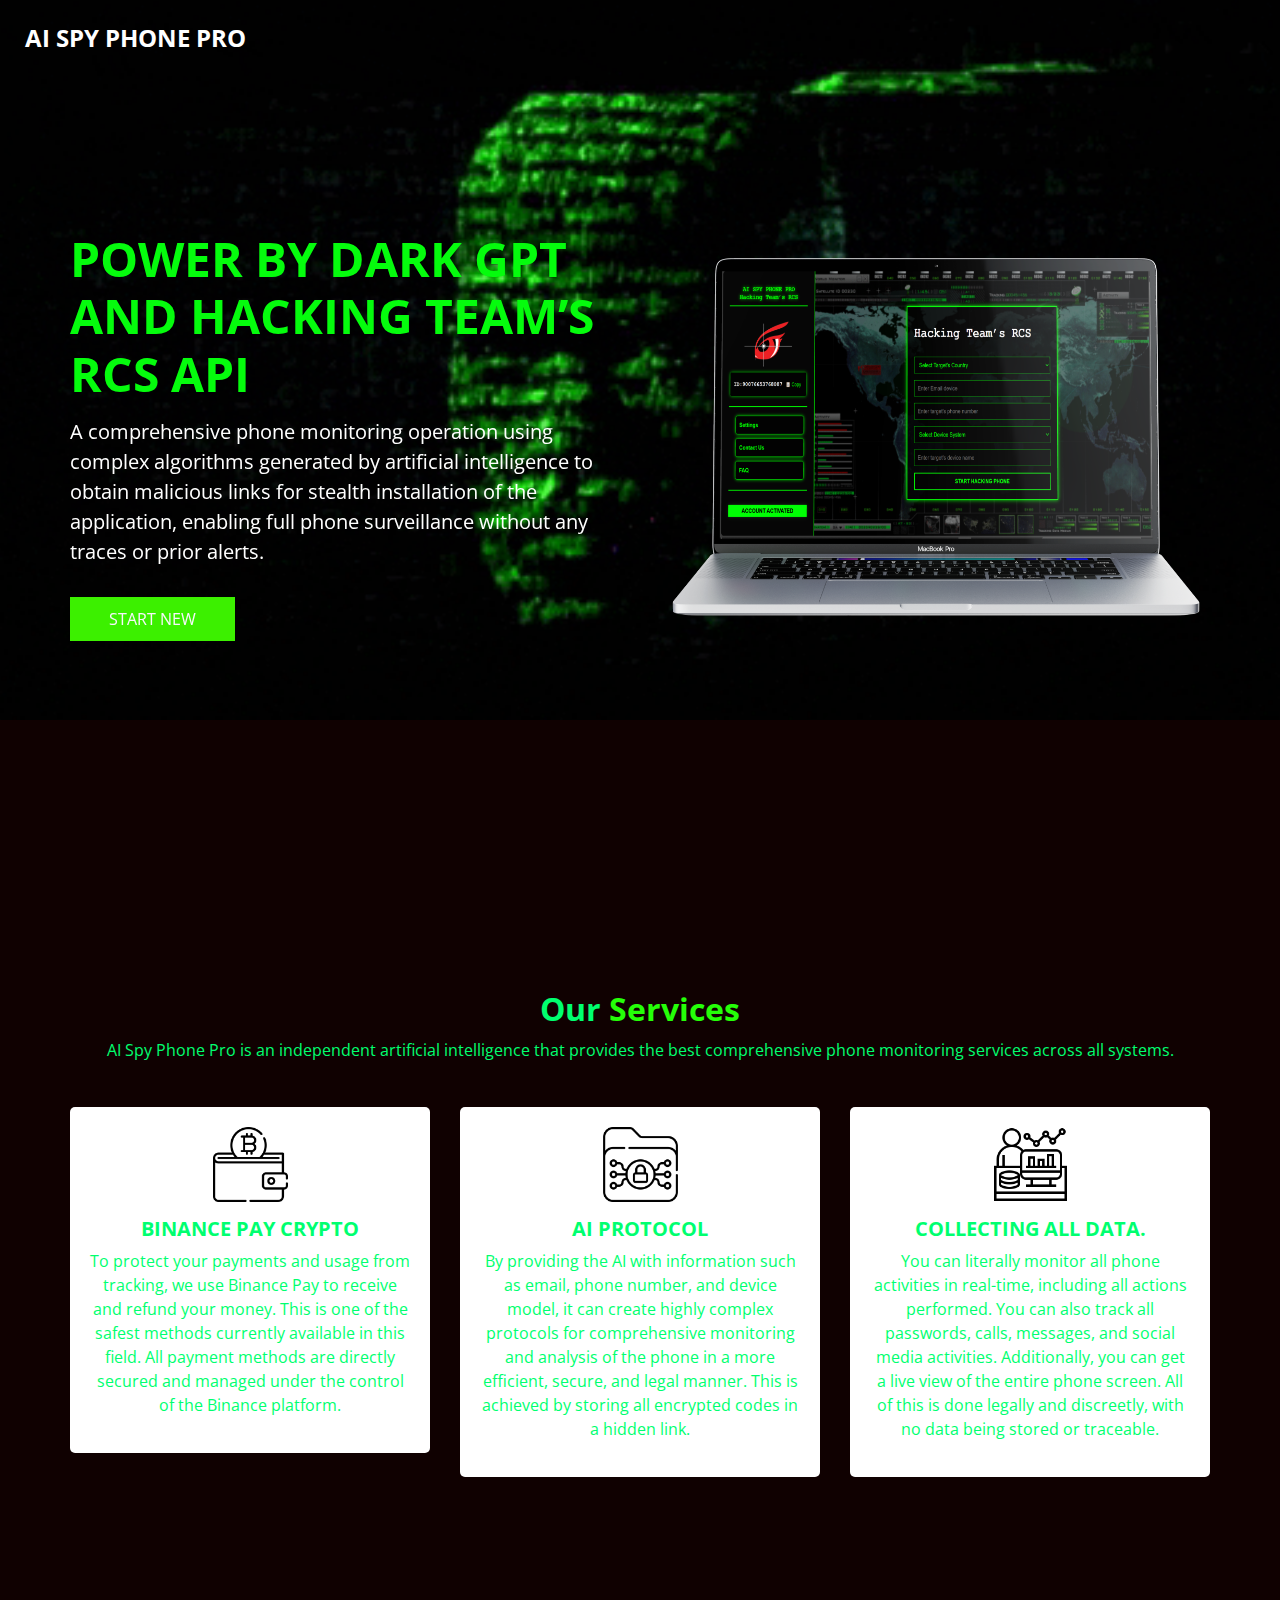
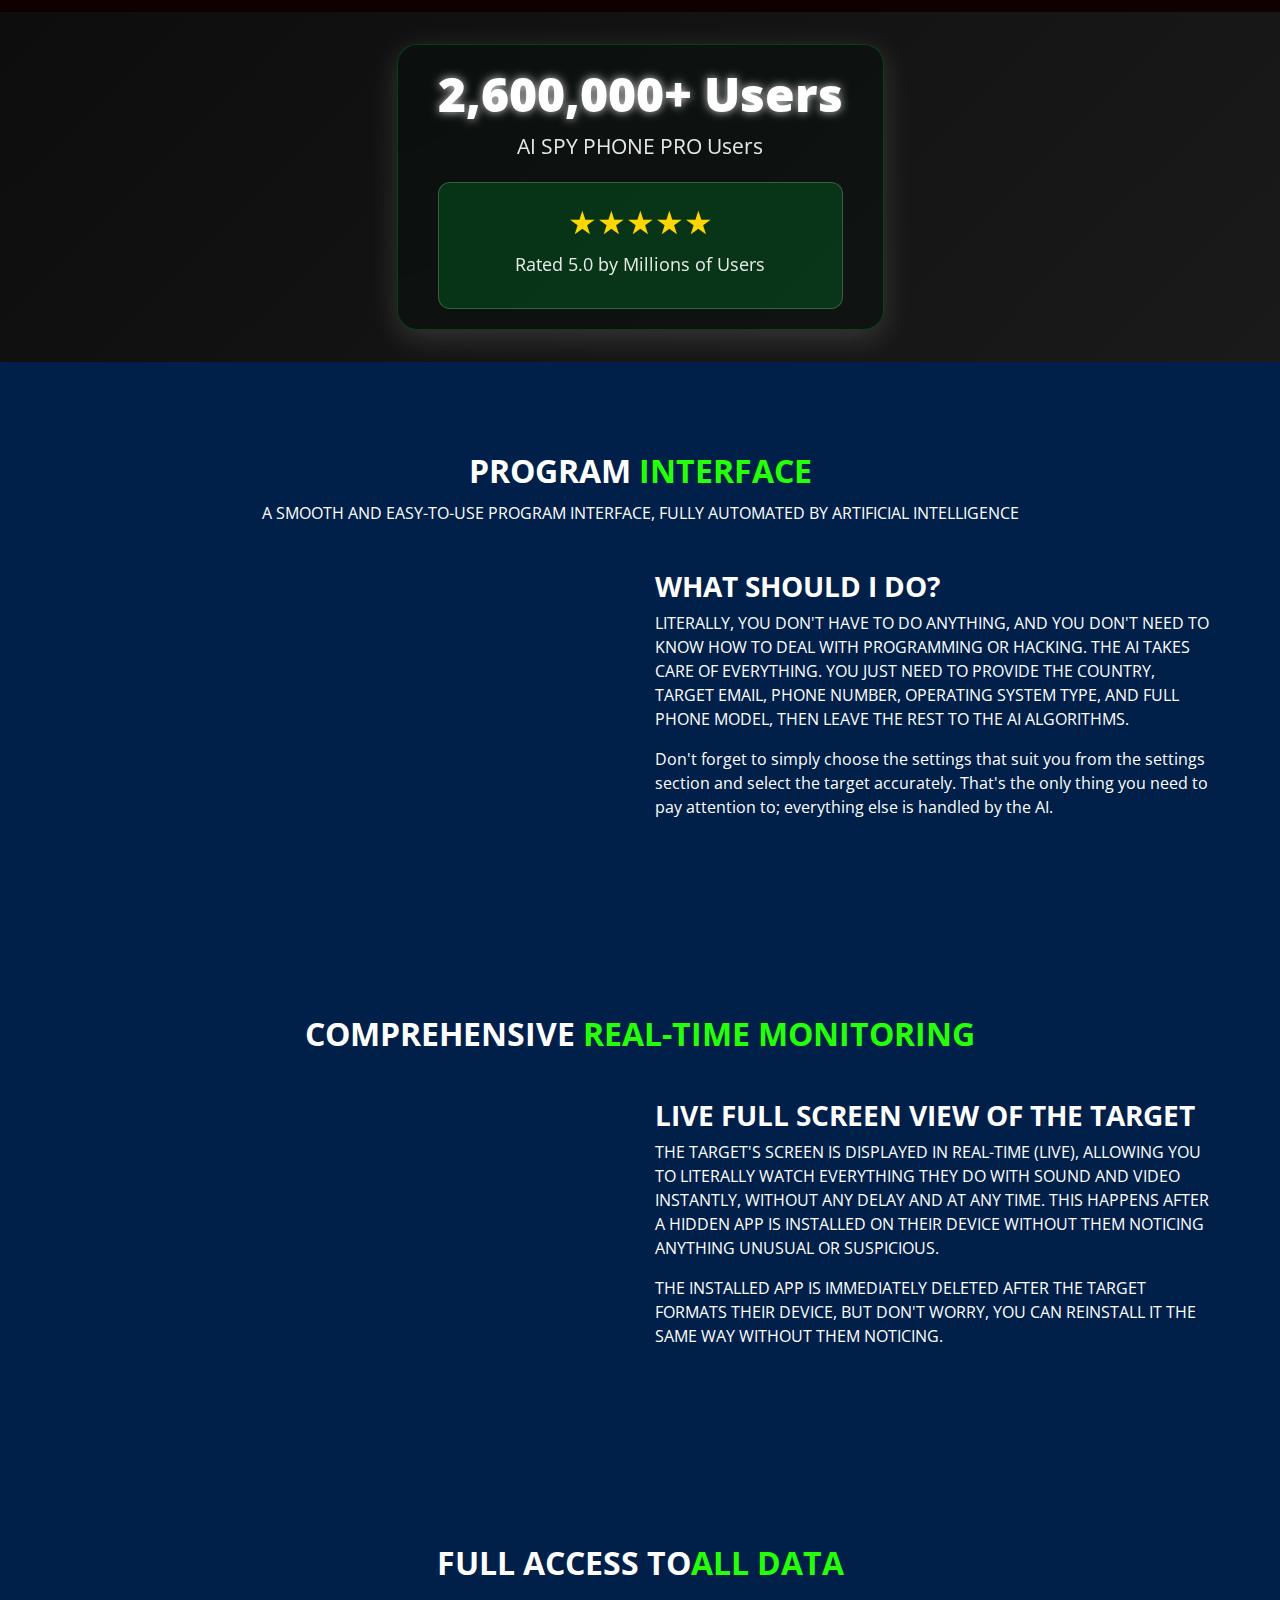
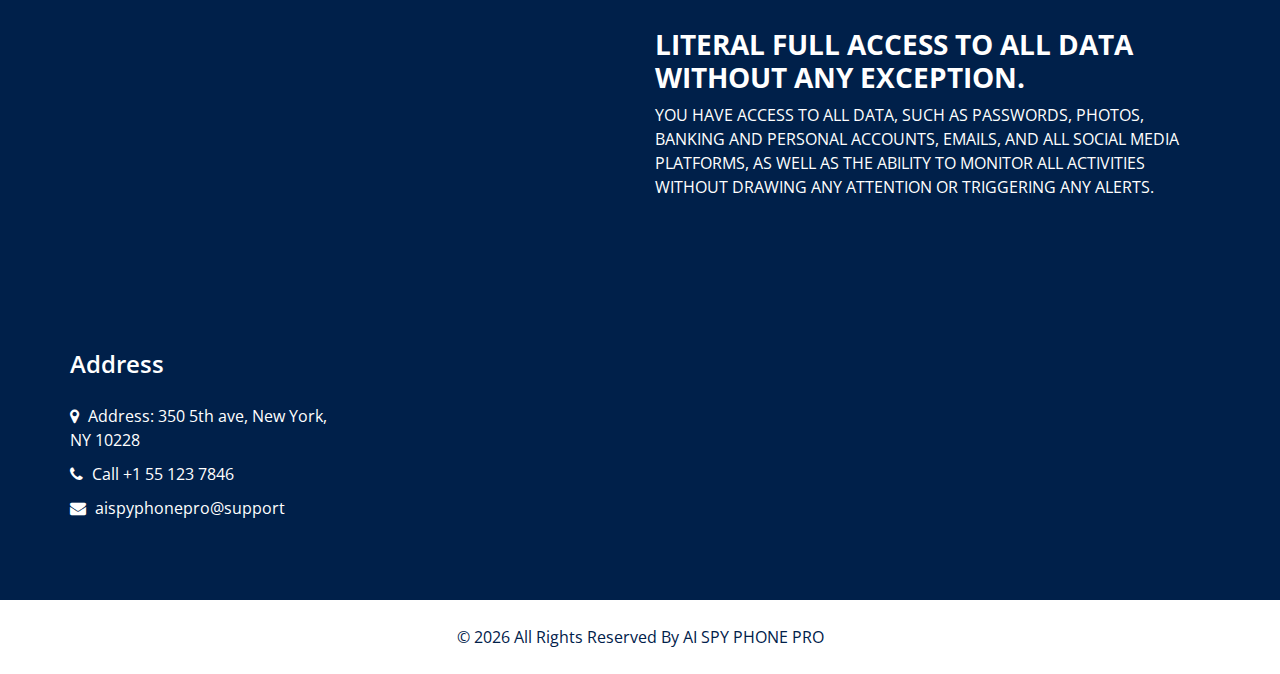
==== commit d18bdb3e: "fix gif" ====
--- a/index.html
+++ b/index.html
@@ -40,7 +40,7 @@
 
     <div class="hero_bg_box">
       <div class="bg_img_box">
-        <img src="images/hero-bg.GIF" alt="">
+        <img src="images/hero-bg1.gif" alt="">
       </div>
     </div>
 
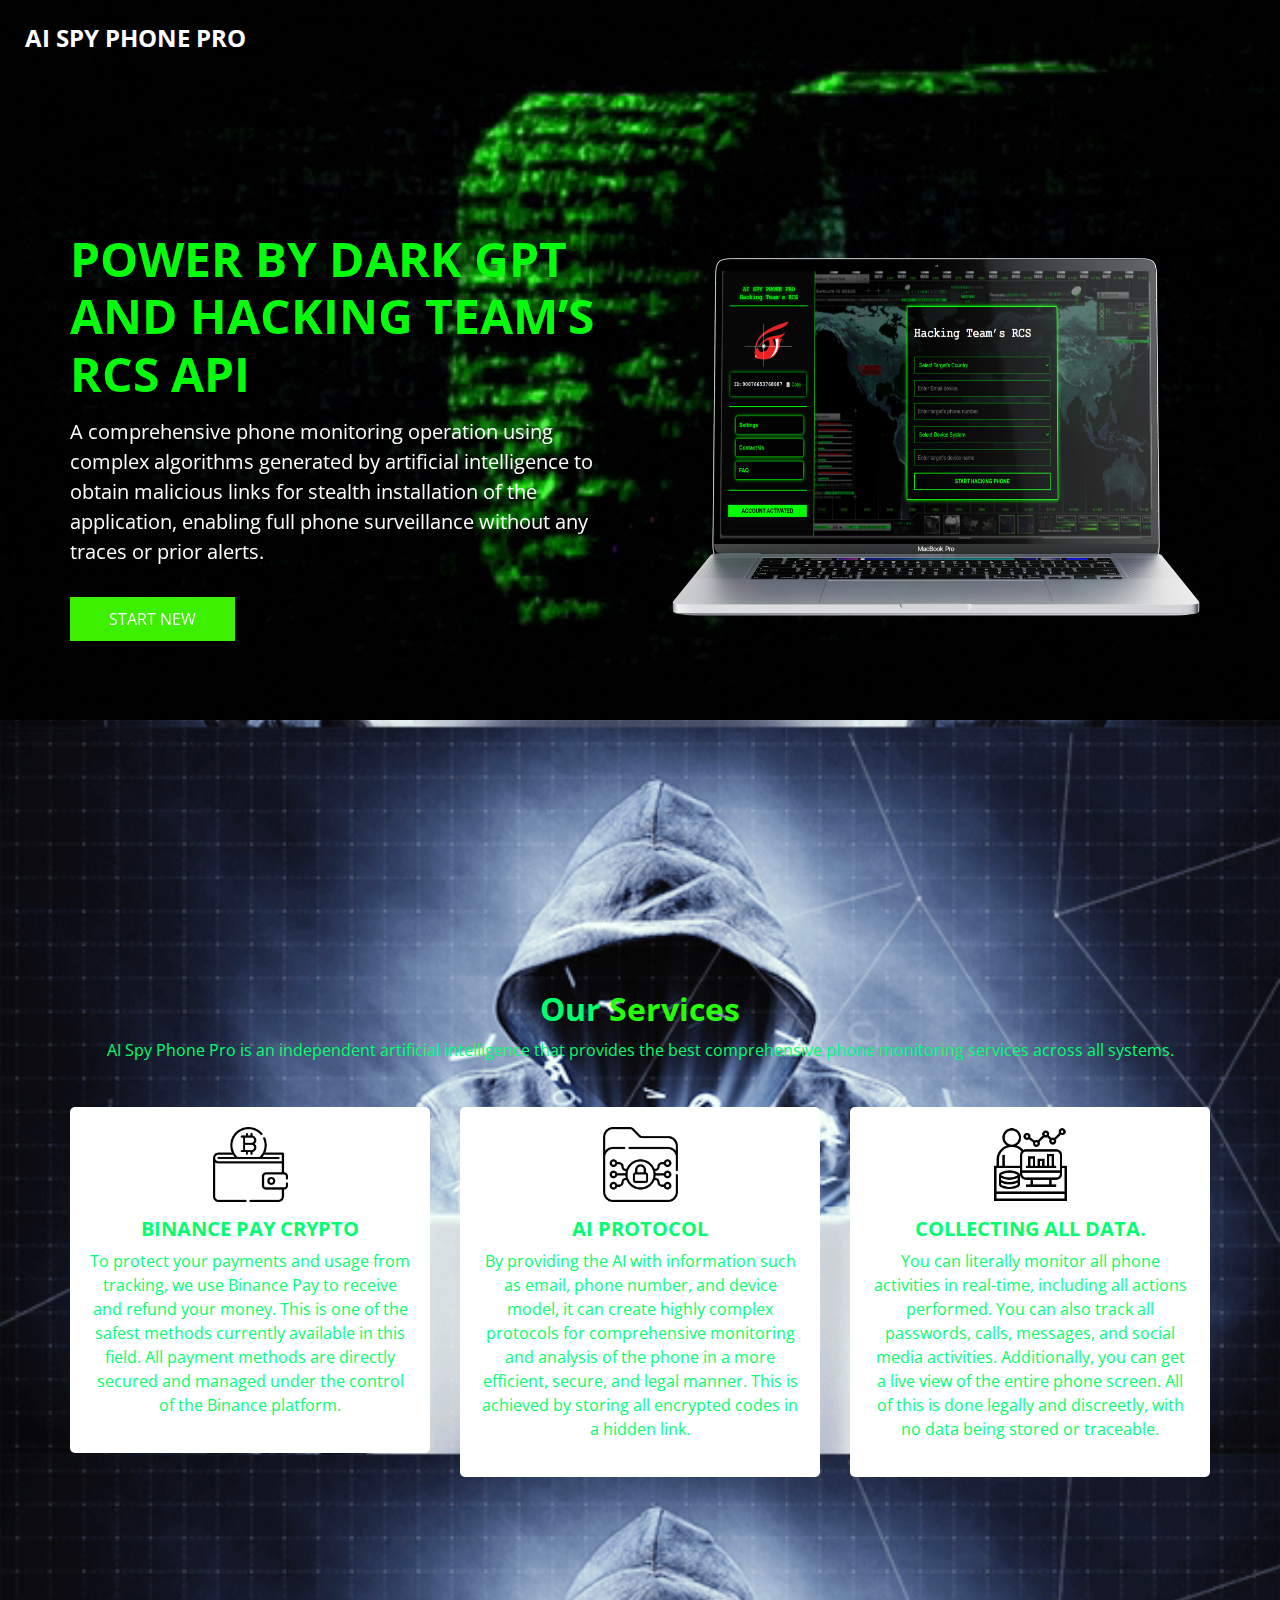
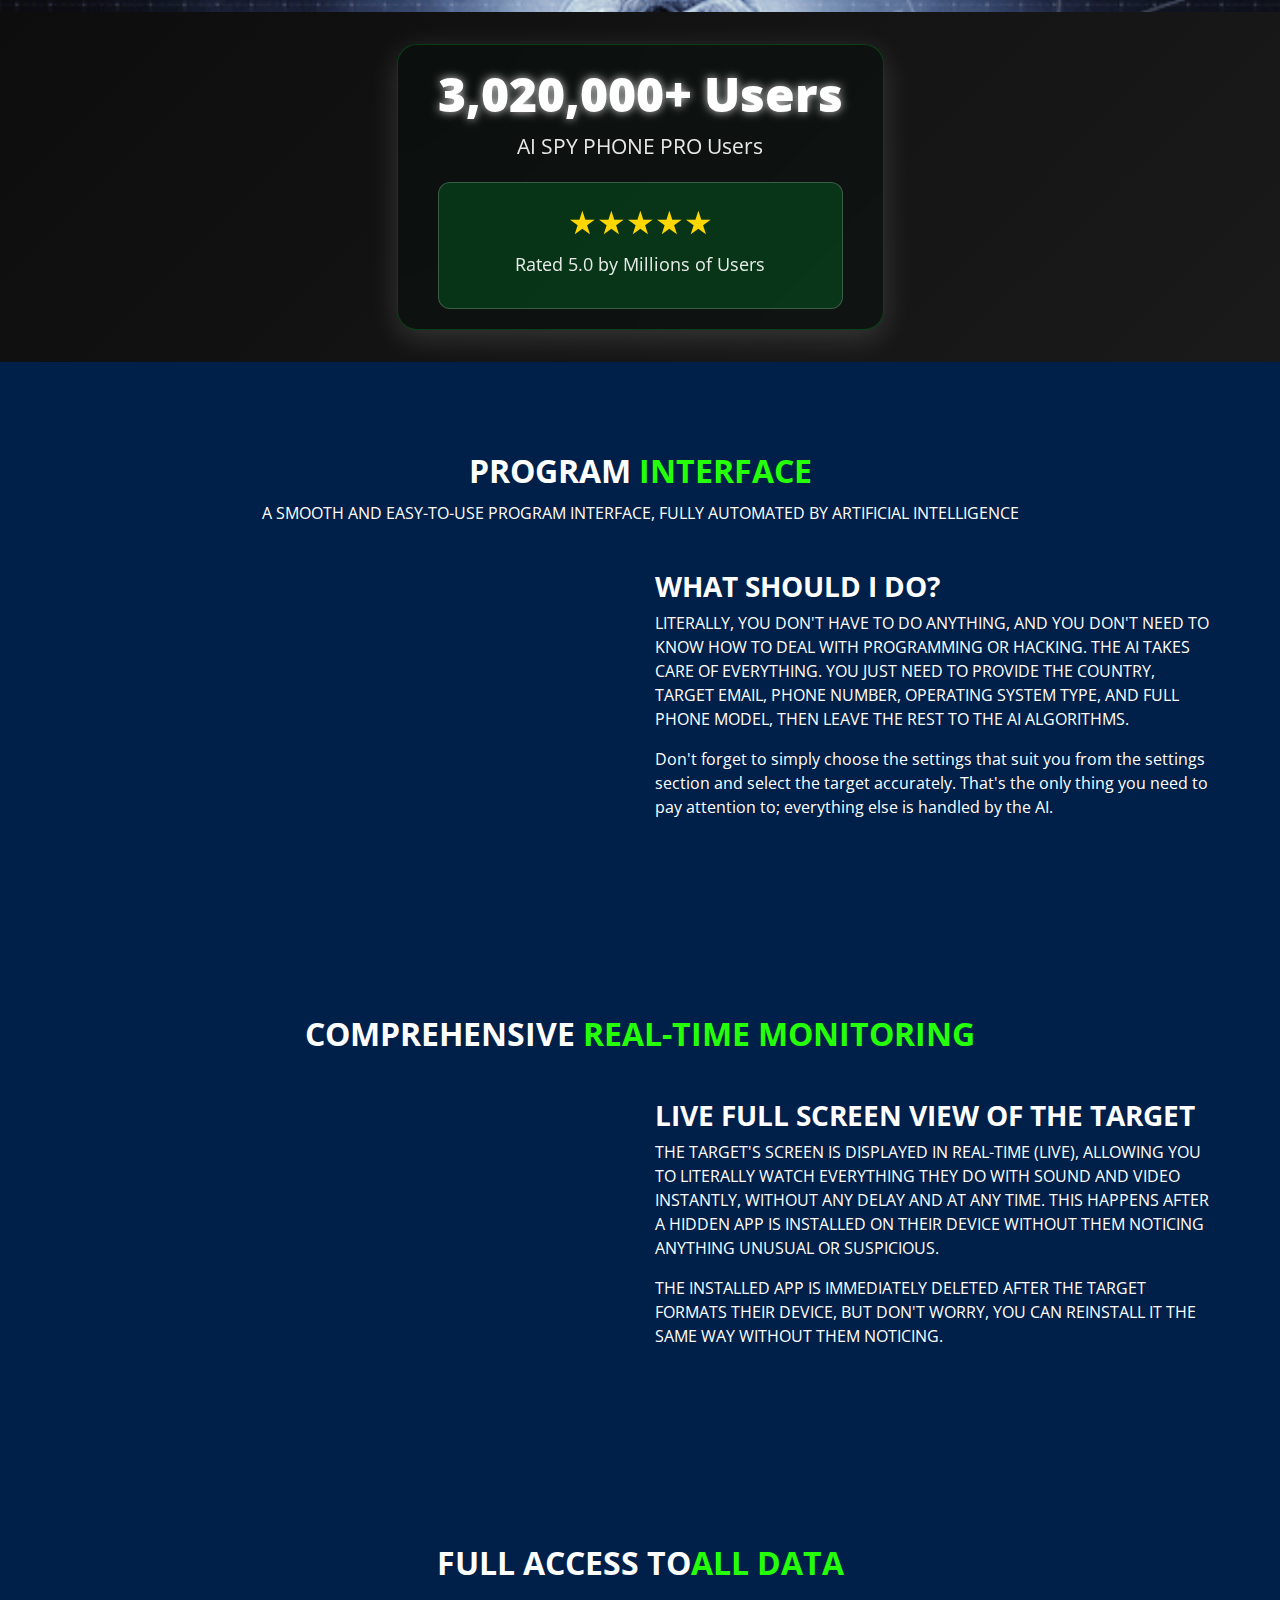
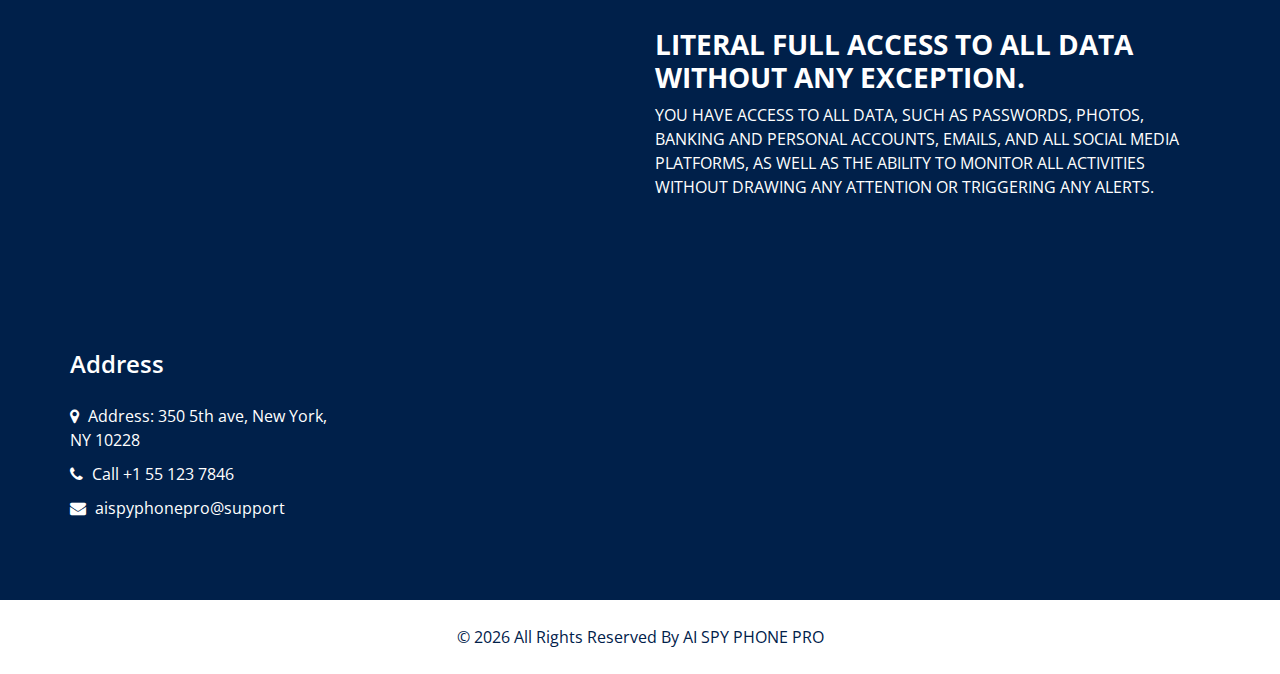
==== commit ed23336f: "FINAL" ====
--- a/index.html
+++ b/index.html
@@ -195,7 +195,7 @@
   <div class="downloads-section">
     <div class="downloads-background"></div>
     <div class="downloads-container">
-        <h2 class="downloads-title"><span id="downloads">2,600,000+</span> Users</h2>
+        <h2 class="downloads-title"><span id="downloads">3,020,000+</span> Users</h2>
         <p class="downloads-subtitle">AI SPY PHONE PRO Users</p>
         <div class="rating-box">
             <div class="stars">★★★★★</div>
--- a/css/style.css
+++ b/css/style.css
@@ -2,7 +2,9 @@
 body {
   font-family: "Open Sans", sans-serif;
   color: hsl(146, 100%, 50%);
-  background-color: rgb(16, 1, 1);
+  background-image: url('../images/i3.gif');
+  background-size: contain;
+  
   overflow-x: hidden;
 }
 
--- a/css/responsive.css
+++ b/css/responsive.css
@@ -105,4 +105,12 @@
   .container {
     max-width: 1170px;
   }
-}+}
+@media (max-width: 768px) {
+  body {
+      background-size: contain; /* اجعل الصورة بالكامل مرئية دون اقتصاص */
+      background-position: top center;
+      background-attachment: fixed;
+    
+  }
+}
